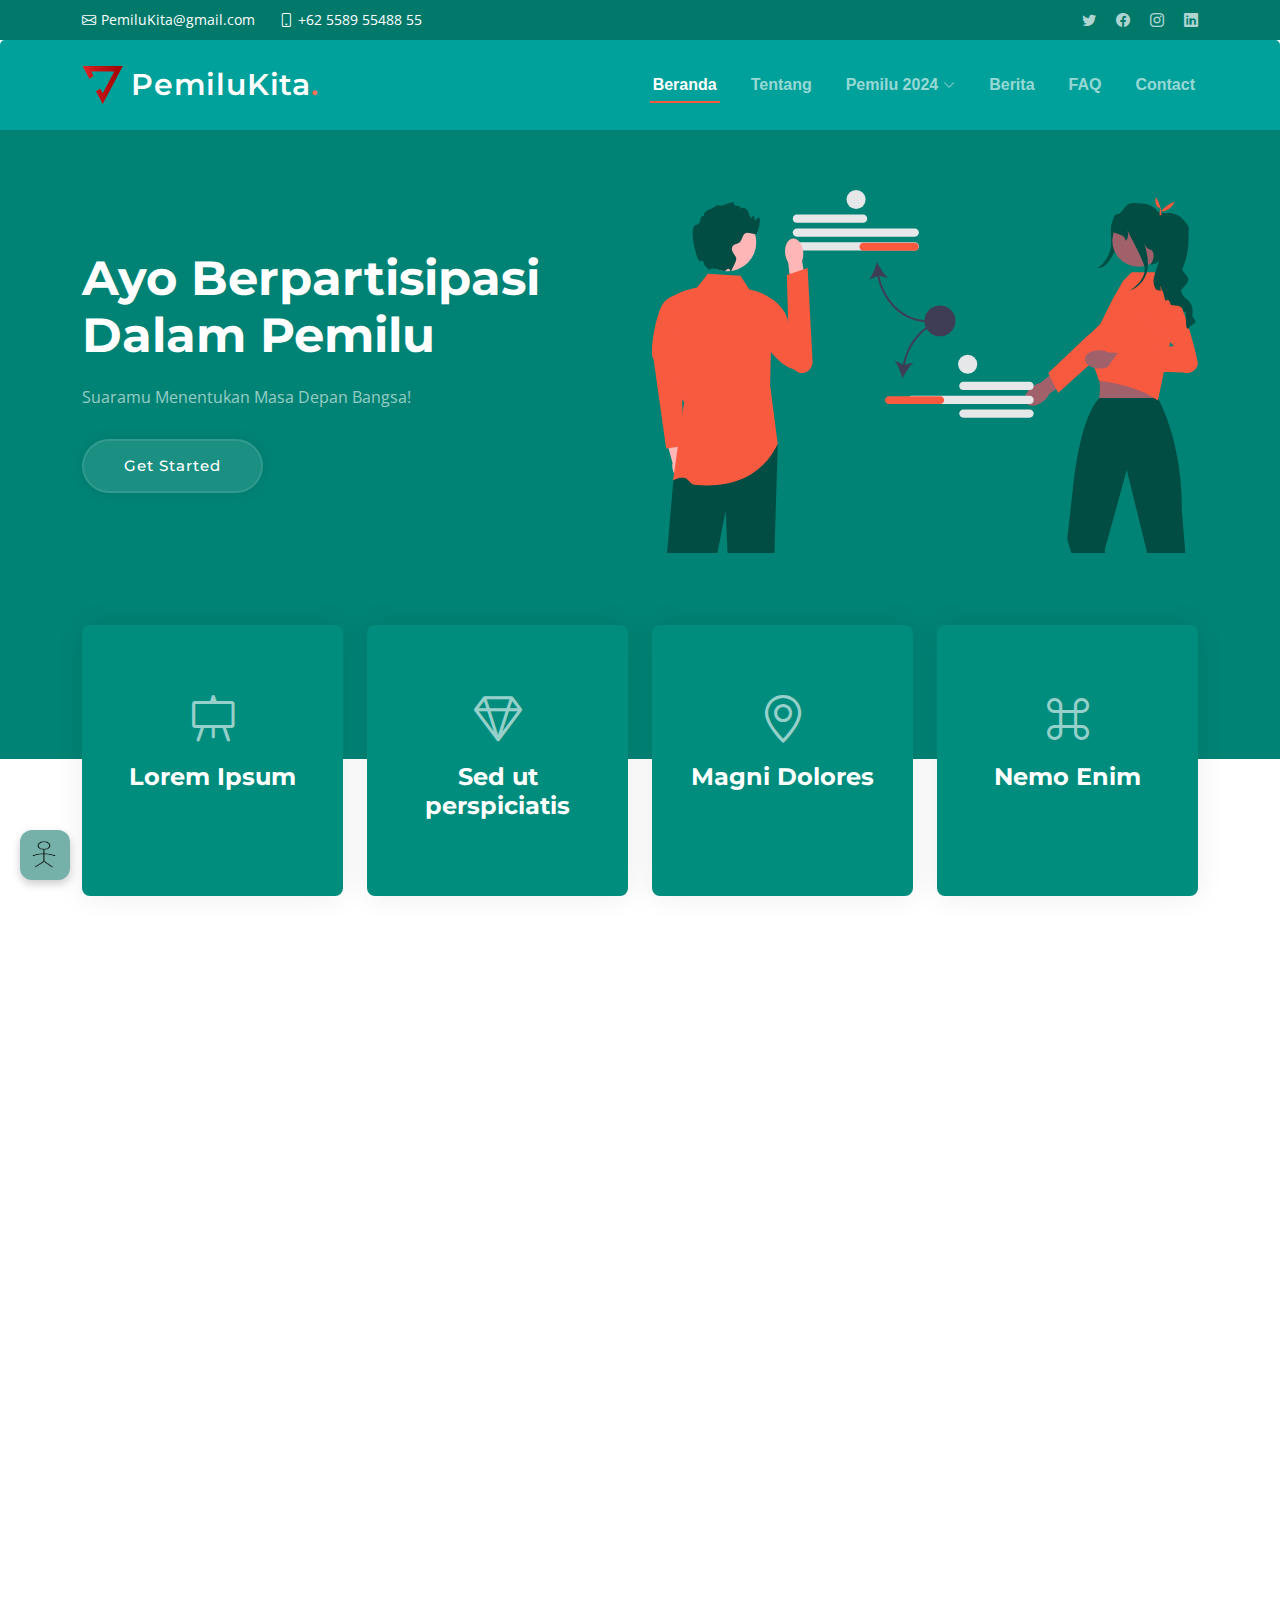
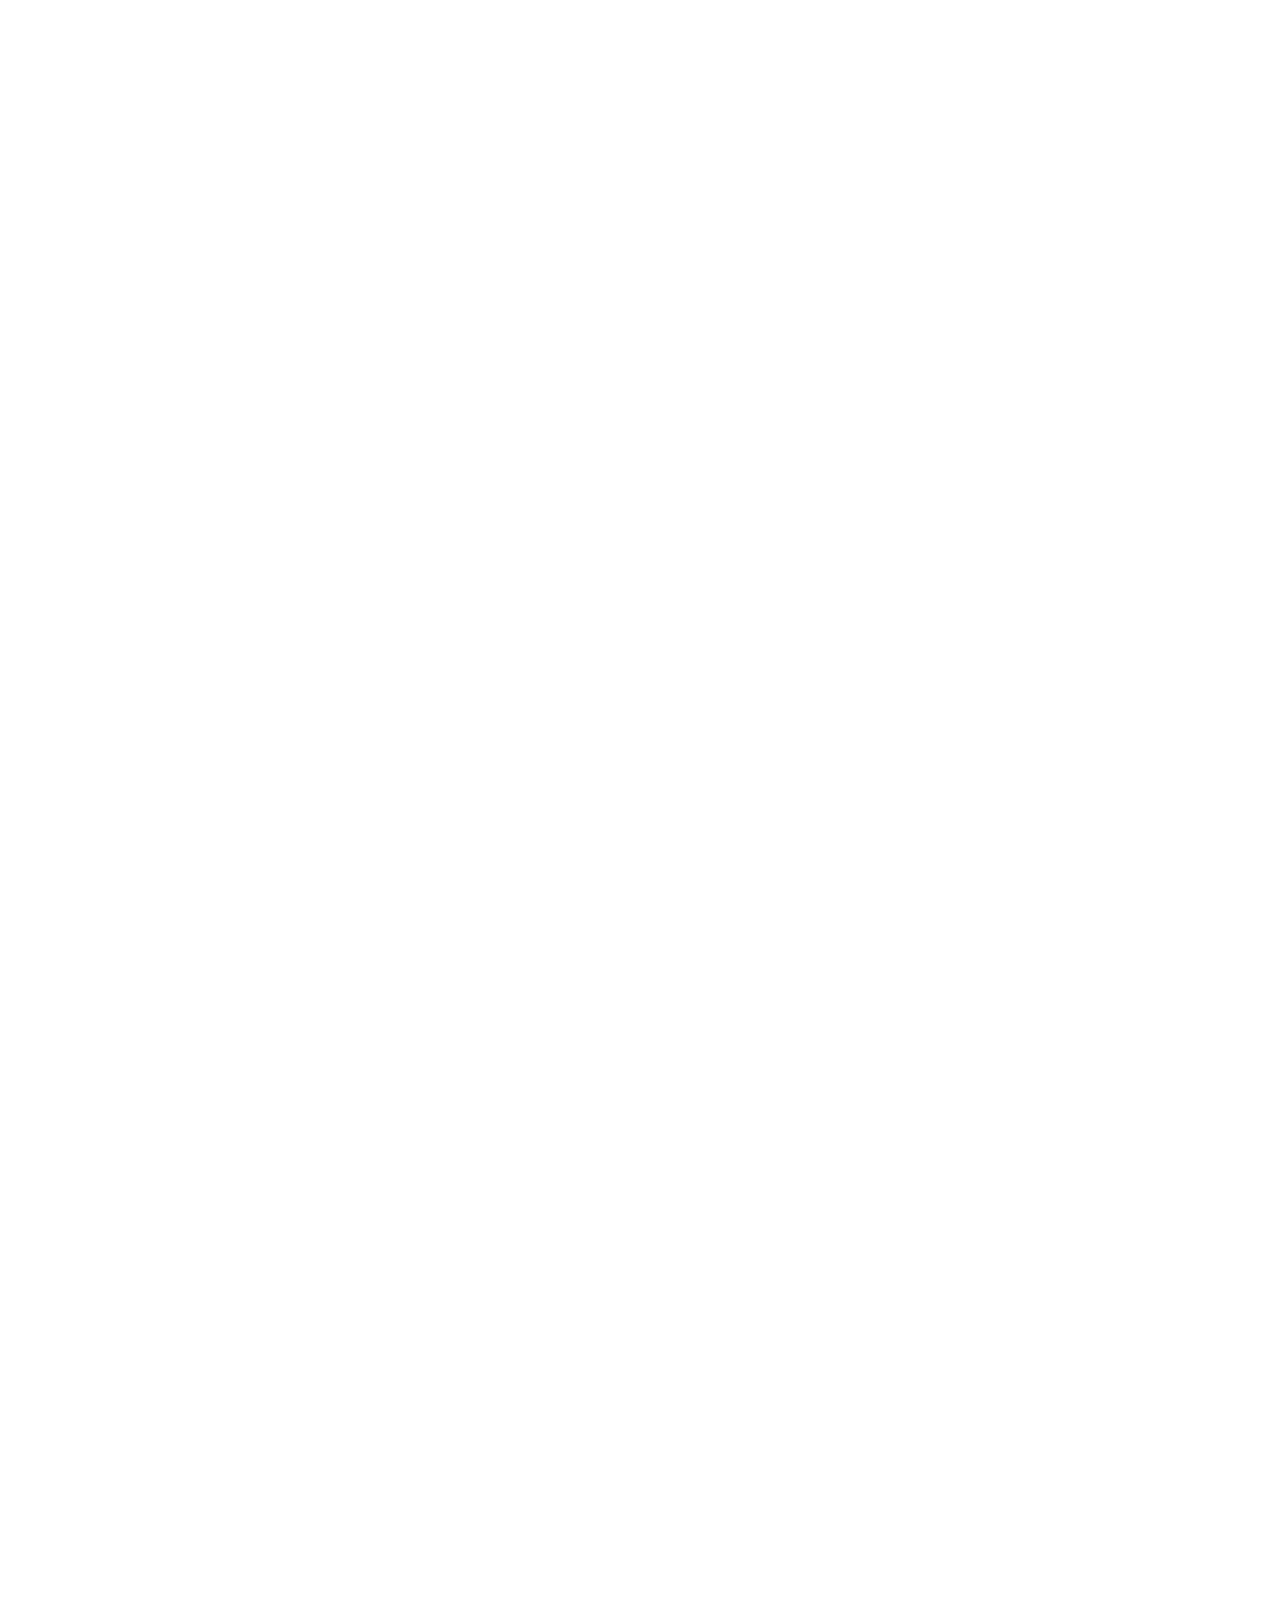
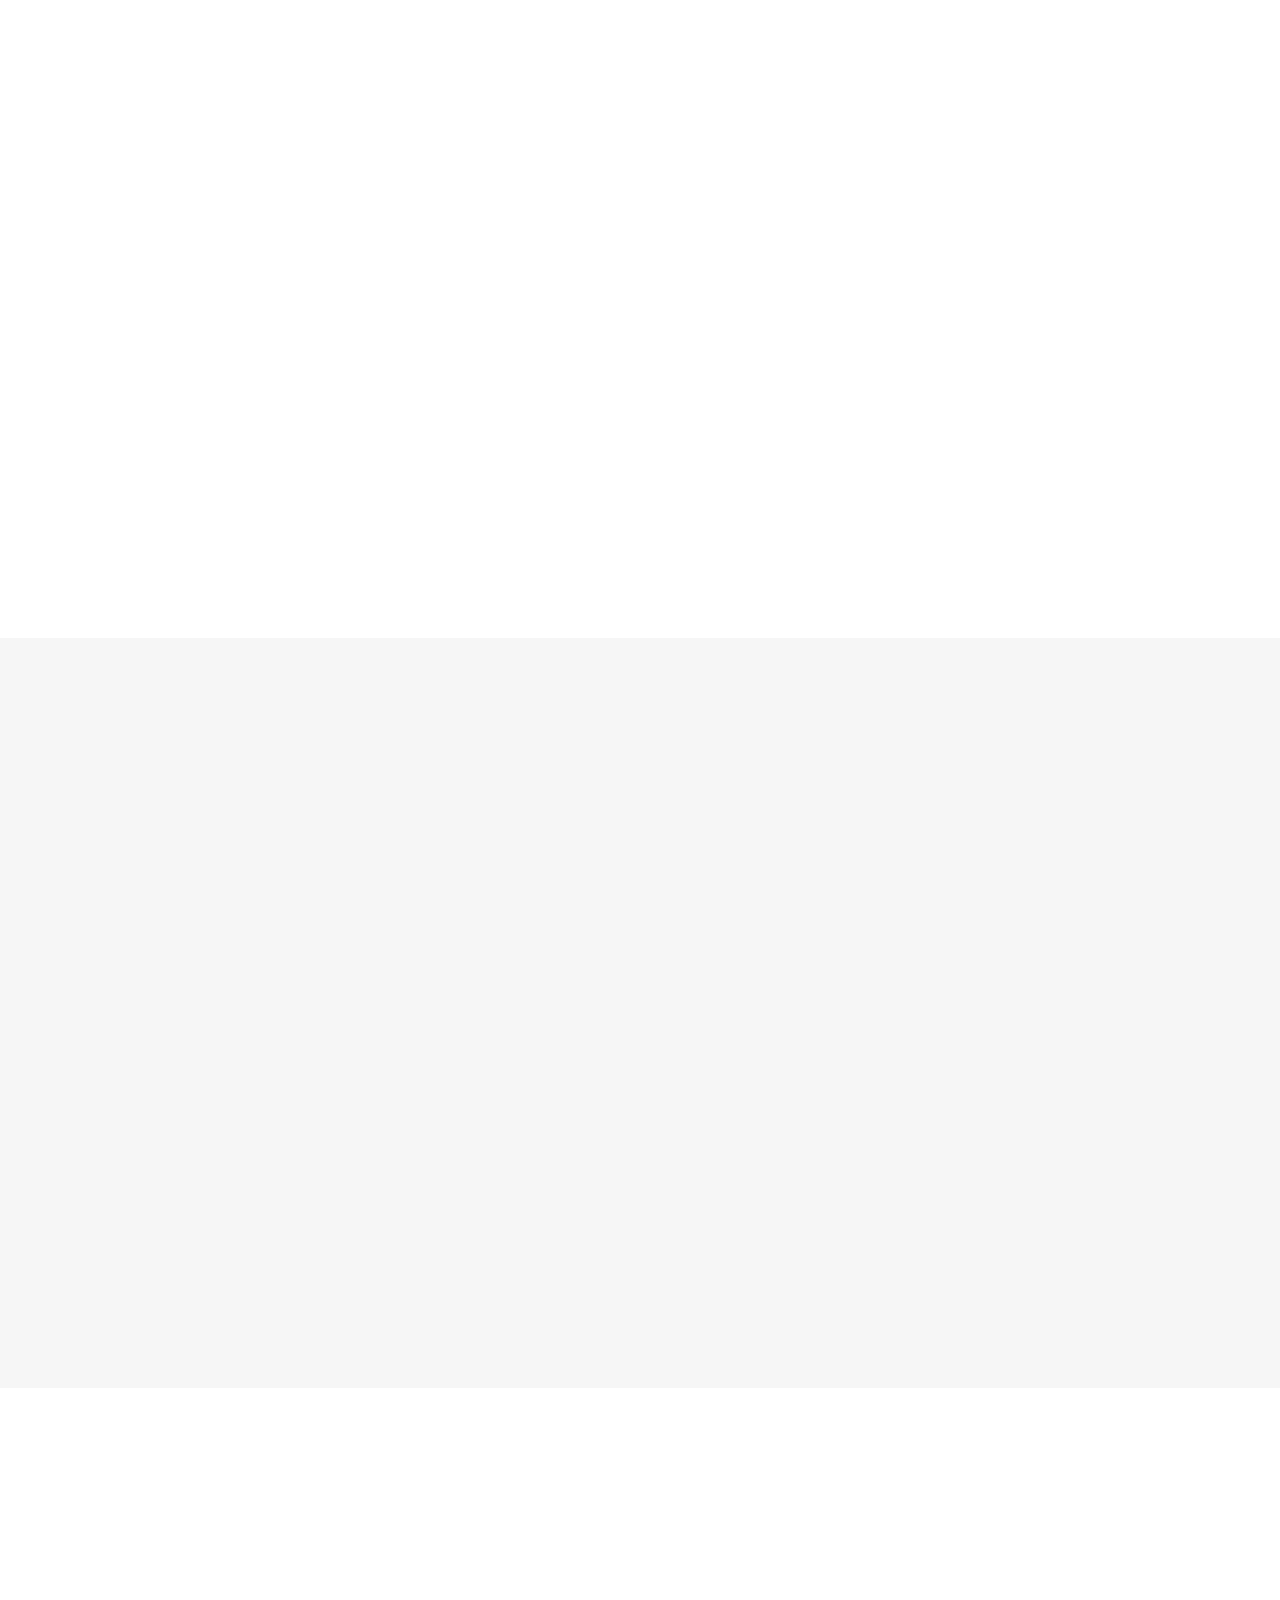
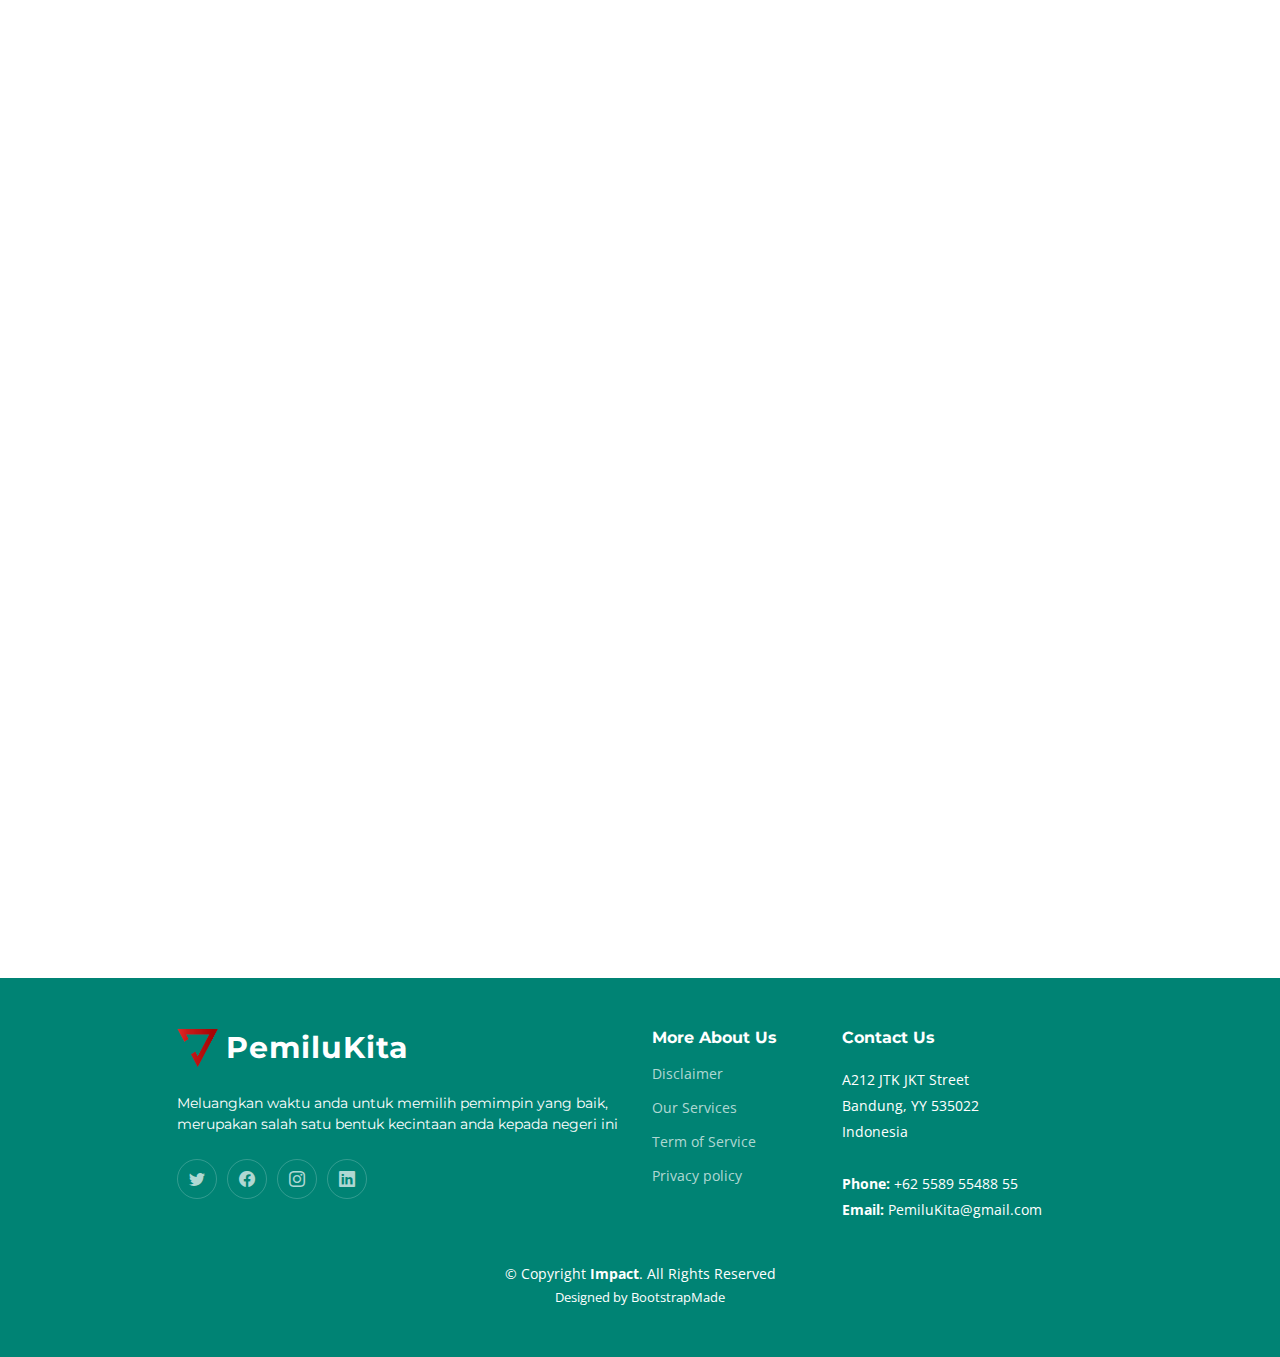
==== Impact/index.html @ 2a53554f "Merge branch 'main' into fmy" ====
<!DOCTYPE html>
<html lang="en">

<head>
  <meta charset="utf-8">
  <meta content="width=device-width, initial-scale=1.0" name="viewport">

  <title>PemiluKita2024</title>
  <meta content="" name="description">
  <meta content="" name="keywords">

  <!-- Icon Web -->
  <link href="assets/img/logo.png" rel="icon">
  <link href="assets/img/logo.png" rel="apple-touch-icon">

  <!-- Google Fonts -->
  <link rel="preconnect" href="https://fonts.googleapis.com">
  <link rel="preconnect" href="https://fonts.gstatic.com" crossorigin>
  <link href="https://fonts.googleapis.com/css2?family=Open+Sans:ital,wght@0,300;0,400;0,500;0,600;0,700;1,300;1,400;1,600;1,700&family=Montserrat:ital,wght@0,300;0,400;0,500;0,600;0,700;1,300;1,400;1,500;1,600;1,700&family=Raleway:ital,wght@0,300;0,400;0,500;0,600;0,700;1,300;1,400;1,500;1,600;1,700&display=swap" rel="stylesheet">

  <!-- Vendor CSS Files -->
  <link href="assets/vendor/bootstrap/css/bootstrap.min.css" rel="stylesheet">
  <link href="assets/vendor/bootstrap-icons/bootstrap-icons.css" rel="stylesheet">
  <link href="assets/vendor/aos/aos.css" rel="stylesheet">
  <link href="assets/vendor/glightbox/css/glightbox.min.css" rel="stylesheet">
  <link href="assets/vendor/swiper/swiper-bundle.min.css" rel="stylesheet">

  <!-- Template Main CSS File -->
  <link href="assets/css/main.css" rel="stylesheet">

  <!-- =======================================================
  * Template Name: Impact
  * Template URL: https://bootstrapmade.com/impact-bootstrap-business-website-template/
  * Updated: Apr 4 2024 with Bootstrap v5.3.3
  * Author: BootstrapMade.com
  * License: https://bootstrapmade.com/license/
  ======================================================== -->
</head>

<body>

  <!-- ======= Header ======= -->
  <section id="topbar" class="topbar d-flex align-items-center">
    <div class="container d-flex justify-content-center justify-content-md-between">
      <div class="contact-info d-flex align-items-center">
        <i class="bi bi-envelope d-flex align-items-center"><a href="PemiluKita@gmail.com">PemiluKita@gmail.com</a></i>
        <i class="bi bi-phone d-flex align-items-center ms-4"><span>+62 5589 55488 55</span></i>
      </div>
      <div class="social-links d-none d-md-flex align-items-center">
        <a href="#" class="twitter"><i class="bi bi-twitter"></i></a>
        <a href="#" class="facebook"><i class="bi bi-facebook"></i></a>
        <a href="#" class="instagram"><i class="bi bi-instagram"></i></a>
        <a href="#" class="linkedin"><i class="bi bi-linkedin"></i></i></a>
      </div>
    </div>
    
  </section><!-- End Top Bar -->

  <header id="header" class="header d-flex align-items-center">

    <div class="container-fluid container-xl d-flex align-items-center justify-content-between">
      <a href="index.html" class="logo d-flex align-items-center">
        <!-- Uncomment the line below if you also wish to use an image logo -->
        <img src="assets/img/logo.png" alt="Logo PemiluKita2024">
        <h1>PemiluKita<span>.</span></h1>
      </a>
      <nav id="navbar" class="navbar">
        <ul>
          <li><a href="#hero">Beranda</a></li>
          <li><a href="#about">Tentang</a></li>
          <li class="dropdown"><a href="#services"><span>Pemilu 2024</span> <i class="bi bi-chevron-down dropdown-indicator"></i></a>
            <ul>
              <li><a href="pemilu2024.html#biodata">Biodata Calon</a></li>
              <li><a href="pemilu2024.html#parpol">Partai Politik</a></li>
              <li><a href="#">Daftar Calon Anggota DPR</a></li>
              <li><a href="#">Hasil Pemilu 2024</a></li>
            </ul>
          </li>
          <li><a href="#recent-posts">Berita</a></li>
          <!-- <li><a href="blog.html">Blog</a></li> -->
          <li><a href="#faq">FAQ</a></li>
          <li><a href="#contact">Contact</a></li>
        </ul>
      </nav><!-- .navbar -->

      <i class="mobile-nav-toggle mobile-nav-show bi bi-list"></i>
      <i class="mobile-nav-toggle mobile-nav-hide d-none bi bi-x"></i>

    </div>
    <!-- Menu disabilitas -->
    <div class="fixed-icon" onclick="toggleDropdown()">
      <img src="assets/img/ikonDis.png" alt="Icon">
    </div>
    <div class="dropdown-menu">
      <div class="header">
        Menu Disabilitas
        <span class="close" onclick="toggleDropdown()">&times;</span>
      </div>
      <div class="content">
        <div class="section-title">Penyesuaian Konten</div>
        <div style="text-align: center;">Sesuaikan Ukuran Font</div>
        <div class="buttons">
          <div class="btn">- </div>
          <div class="btn">100%</div>
          <div class="btn">+ </div>
        </div>
        <div class="buttons">
          <div class="btn"><img src="assets/img/sorot_judul.png" alt="Sorot Judul"> Sorot Judul</div>
          <div class="btn"><img src="assets/img/sorot_tautan.png" alt="Sorot Tautan"> Sorot Tautan</div>
          <div class="btn"><img src="assets/img/font_disleksia.png" alt="Font Disleksia"> Font Disleksia</div>
        </div>
        <div class="buttons">
          <div class="btn"><img src="assets/img/jarak_huruf.png" alt="Jarak Huruf"> Jarak Huruf</div>
          <div class="btn"><img src="assets/img/tinggi_baris.png" alt="Tinggi Baris"> Tinggi Baris</div>
          <div class="btn"><img src="assets/img/ketebalan_font.png" alt="Ketebalan Font"> Ketebalan Font</div>
        </div>
        <div class="section-title">Penyesuaian Warna</div>
        <div class="buttons">
          <div class="btn"><img src="assets/img/kontras_gelap.png" alt="Kontras Gelap"> Kontras Gelap</div>
          <div class="btn"><img src="assets/img/kontras_terang.png" alt="Kontras Terang"> Kontras Terang</div>
          <div class="btn"><img src="assets/img/kontras_tinggi.png" alt="Kontras Tinggi"> Kontras Tinggi</div>
        </div>
        <div class="buttons">
          <div class="btn"><img src="assets/img/saturasi_tinggi.png" alt="Saturasi Tinggi"> Saturasi Tinggi</div>
          <div class="btn"><img src="assets/img/saturasi_rendah.png" alt="Saturasi Rendah"> Saturasi Rendah</div>
          <div class="btn"><img src="assets/img/monokrom.png" alt="Monokrom"> Monokrom</div>
        </div>
      </div>
    </div>
  </header><!-- End Header -->
  <!-- End Header -->

  <!-- ======= Hero Section ======= -->
  <section id="hero" class="hero">
    <div class="container position-relative">
      <div class="row gy-5" data-aos="fade-in">
        <div class="col-lg-6 order-2 order-lg-1 d-flex flex-column justify-content-center text-center text-lg-start">
          <h2>Ayo Berpartisipasi Dalam <span>Pemilu</span></h2>
          <p>Suaramu Menentukan Masa Depan Bangsa!</p>
          <div class="d-flex justify-content-center justify-content-lg-start">
            <a href="#about" class="btn-get-started">Get Started</a>
            <!-- <a href="https://www.youtube.com/watch?v=LXb3EKWsInQ" class="glightbox btn-watch-video d-flex align-items-center"><i class="bi bi-play-circle"></i><span>Watch Video</span></a> -->
          </div>
        </div>
        <div class="col-lg-6 order-1 order-lg-2">
          <img src="assets/img/hero-img.svg" class="img-fluid" alt="" data-aos="zoom-out" data-aos-delay="100">
        </div>
      </div>
    </div>

    <div class="icon-boxes position-relative">
      <div class="container position-relative">
        <div class="row gy-4 mt-5">

          <div class="col-xl-3 col-md-6" data-aos="fade-up" data-aos-delay="100">
            <div class="icon-box">
              <div class="icon"><i class="bi bi-easel"></i></div>
              <h4 class="title"><a href="" class="stretched-link">Lorem Ipsum</a></h4>
            </div>
          </div><!--End Icon Box -->

          <div class="col-xl-3 col-md-6" data-aos="fade-up" data-aos-delay="200">
            <div class="icon-box">
              <div class="icon"><i class="bi bi-gem"></i></div>
              <h4 class="title"><a href="" class="stretched-link">Sed ut perspiciatis</a></h4>
            </div>
          </div><!--End Icon Box -->

          <div class="col-xl-3 col-md-6" data-aos="fade-up" data-aos-delay="300">
            <div class="icon-box">
              <div class="icon"><i class="bi bi-geo-alt"></i></div>
              <h4 class="title"><a href="" class="stretched-link">Magni Dolores</a></h4>
            </div>
          </div><!--End Icon Box -->

          <div class="col-xl-3 col-md-6" data-aos="fade-up" data-aos-delay="500">
            <div class="icon-box">
              <div class="icon"><i class="bi bi-command"></i></div>
              <h4 class="title"><a href="" class="stretched-link">Nemo Enim</a></h4>
            </div>
          </div><!--End Icon Box -->

        </div>
      </div>
    </div>

    </div>
  </section>
  <!-- End Hero Section -->

  <main id="main">

    <!-- ======= About Us Section ======= -->
    <section id="about" class="about">
      <div class="container" data-aos="fade-up">

        <div class="section-header">
          <h2>About Us</h2>
          <p>Kami merupakan sebuah organisasi nirlaba yang bergerak dibidang politik dengan tujuan untuk memberikan informasi yang akurat mengenai pemilu sebagai acuan masyarakat untuk memilih calon pemimpin bangsa</p>
        </div>

        <div class="row gy-4">
          <div class="col-lg-6">
            <h3>Voluptatem dignissimos provident quasi corporis</h3>
            <img src="assets/img/about.jpg" class="img-fluid rounded-4 mb-4" alt="">
            <p>Ut fugiat ut sunt quia veniam. Voluptate perferendis perspiciatis quod nisi et. Placeat debitis quia recusandae odit et consequatur voluptatem. Dignissimos pariatur consectetur fugiat voluptas ea.</p>
            <p>Temporibus nihil enim deserunt sed ea. Provident sit expedita aut cupiditate nihil vitae quo officia vel. Blanditiis eligendi possimus et in cum. Quidem eos ut sint rem veniam qui. Ut ut repellendus nobis tempore doloribus debitis explicabo similique sit. Accusantium sed ut omnis beatae neque deleniti repellendus.</p>
          </div>
          <div class="col-lg-6">
            <div class="content ps-0 ps-lg-5">
              <p class="fst-italic">
                Lorem ipsum dolor sit amet, consectetur adipiscing elit, sed do eiusmod tempor incididunt ut labore et dolore
                magna aliqua.
              </p>
              <ul>
                <li><i class="bi bi-check-circle-fill"></i> Ullamco laboris nisi ut aliquip ex ea commodo consequat.</li>
                <li><i class="bi bi-check-circle-fill"></i> Duis aute irure dolor in reprehenderit in voluptate velit.</li>
                <li><i class="bi bi-check-circle-fill"></i> Ullamco laboris nisi ut aliquip ex ea commodo consequat. Duis aute irure dolor in reprehenderit in voluptate trideta storacalaperda mastiro dolore eu fugiat nulla pariatur.</li>
              </ul>
              <p>
                Ullamco laboris nisi ut aliquip ex ea commodo consequat. Duis aute irure dolor in reprehenderit in voluptate
                velit esse cillum dolore eu fugiat nulla pariatur. Excepteur sint occaecat cupidatat non proident
              </p>

              <div class="position-relative mt-4">
                <img src="assets/img/about-2.jpg" class="img-fluid rounded-4" alt="">
                <a href="https://www.youtube.com/watch?v=LXb3EKWsInQ" class="glightbox play-btn"></a>
              </div>
            </div>
          </div>
        </div>

      </div>
    </section><!-- End About Us Section -->

    <!-- ======= Clients Section ======= -->
    <section id="clients" class="clients">
      <div class="container" data-aos="zoom-out">

        <div class="clients-slider swiper">
          <div class="swiper-wrapper align-items-center">
            <div class="swiper-slide"><img src="assets/img/clients/client-1.png" class="img-fluid" alt=""></div>
            <div class="swiper-slide"><img src="assets/img/clients/client-2.png" class="img-fluid" alt=""></div>
            <div class="swiper-slide"><img src="assets/img/clients/client-3.png" class="img-fluid" alt=""></div>
            <div class="swiper-slide"><img src="assets/img/clients/client-4.png" class="img-fluid" alt=""></div>
            <div class="swiper-slide"><img src="assets/img/clients/client-5.png" class="img-fluid" alt=""></div>
            <div class="swiper-slide"><img src="assets/img/clients/client-6.png" class="img-fluid" alt=""></div>
            <div class="swiper-slide"><img src="assets/img/clients/client-7.png" class="img-fluid" alt=""></div>
            <div class="swiper-slide"><img src="assets/img/clients/client-8.png" class="img-fluid" alt=""></div>
          </div>
        </div>

      </div>
    </section><!-- End Clients Section -->

    <!-- ======= Stats Counter Section ======= -->
    <section id="stats-counter" class="stats-counter">
      <div class="container" data-aos="fade-up">

        <div class="row gy-4 align-items-center">

          <div class="col-lg-6">
            <img src="assets/img/stats-img.svg" alt="" class="img-fluid">
          </div>

          <div class="col-lg-6">

            <div class="stats-item d-flex align-items-center">
              <span data-purecounter-start="0" data-purecounter-end="232" data-purecounter-duration="1" class="purecounter"></span>
              <p><strong>Happy Clients</strong> consequuntur quae diredo para mesta</p>
            </div><!-- End Stats Item -->

            <div class="stats-item d-flex align-items-center">
              <span data-purecounter-start="0" data-purecounter-end="521" data-purecounter-duration="1" class="purecounter"></span>
              <p><strong>Projects</strong> adipisci atque cum quia aut</p>
            </div><!-- End Stats Item -->

            <div class="stats-item d-flex align-items-center">
              <span data-purecounter-start="0" data-purecounter-end="453" data-purecounter-duration="1" class="purecounter"></span>
              <p><strong>Hours Of Support</strong> aut commodi quaerat</p>
            </div><!-- End Stats Item -->

          </div>

        </div>

      </div>
    </section><!-- End Stats Counter Section -->

    <!-- ======= Call To Action Section ======= -->
    <section id="call-to-action" class="call-to-action">
      <div class="container text-center" data-aos="zoom-out">
        <a href="https://www.youtube.com/watch?v=LXb3EKWsInQ" class="glightbox play-btn"></a>
        <h3>Call To Action</h3>
        <p> Duis aute irure dolor in reprehenderit in voluptate velit esse cillum dolore eu fugiat nulla pariatur. Excepteur sint occaecat cupidatat non proident, sunt in culpa qui officia deserunt mollit anim id est laborum.</p>
        <a class="cta-btn" href="#">Call To Action</a>
      </div>
    </section><!-- End Call To Action Section -->

    <!-- ======= Our Team Section ======= -->
    <section id="team" class="team">
      <div class="container" data-aos="fade-up">

        <div class="section-header">
          <h2>Our Team</h2>
          <p>Berikut merupakan anggota dari tim development yang membangun web ini</p>
        </div>

        <div class="row gy-4 justify-content-center">

          <div class="col-xl-3 col-md-6 d-flex" data-aos="fade-up" data-aos-delay="100">
            <div class="member">
              <img src="assets/img/team/team-1.jpg" class="img-fluid" alt="">
              <h4>Farhan Muhammad Yasin</h4>
              <span>NIM: 221524020</span>
              <div class="social">
                <a href=""><i class="bi bi-twitter"></i></a>
                <a href=""><i class="bi bi-facebook"></i></a>
                <a href=""><i class="bi bi-instagram"></i></a>
                <a href=""><i class="bi bi-linkedin"></i></a>
              </div>
            </div>
          </div><!-- End Team Member -->

          <div class="col-xl-3 col-md-6 d-flex" data-aos="fade-up" data-aos-delay="200">
            <div class="member">
              <img src="assets/img/team/team-2.jpg" class="img-fluid" alt="">
              <h4>Muhammad Raihan Fasya Mian</h4>
              <span>NIM: 221524020</span>
              <div class="social">
                <a href=""><i class="bi bi-twitter"></i></a>
                <a href=""><i class="bi bi-facebook"></i></a>
                <a href="https://gabung-oke.net" target="_blank"><i class="bi bi-instagram"></i></a>
                <a href=""><i class="bi bi-linkedin"></i></a>
              </div>
            </div>
          </div><!-- End Team Member -->

          <div class="col-xl-3 col-md-6 d-flex" data-aos="fade-up" data-aos-delay="300">
            <div class="member">
              <img src="assets/img/team/team-3.jpg" class="img-fluid" alt="">
              <h4>Naila Saniyah Nur'aini
                
              </h4>
              <span>NIM: 221524024</span>
              <div class="social">
                <a href=""><i class="bi bi-twitter"></i></a>
                <a href=""><i class="bi bi-facebook"></i></a>
                <a href=""><i class="bi bi-instagram"></i></a>
                <a href=""><i class="bi bi-linkedin"></i></a>
              </div>
            </div>
          </div><!-- End Team Member -->
        </div>

      </div>
    </section><!-- End Our Team Section -->

    <!-- ======= Recent Blog Posts Section ======= -->
    <section id="recent-posts" class="recent-posts sections-bg">
      <div class="container" data-aos="fade-up">

        <div class="section-header">
          <h2>Recent Blog Posts</h2>
          <p>Consequatur libero assumenda est voluptatem est quidem illum et officia imilique qui vel architecto accusamus fugit aut qui distinctio</p>
        </div>

        <div class="row gy-4">

          <div class="col-xl-4 col-md-6">
            <article>

              <div class="post-img">
                <img src="assets/img/blog/blog-1.jpg" alt="" class="img-fluid">
              </div>

              <p class="post-category">Politics</p>

              <h2 class="title">
                <a href="blog-details.html">Dolorum optio tempore voluptas dignissimos</a>
              </h2>

              <div class="d-flex align-items-center">
                <img src="assets/img/blog/blog-author.jpg" alt="" class="img-fluid post-author-img flex-shrink-0">
                <div class="post-meta">
                  <p class="post-author">Maria Doe</p>
                  <p class="post-date">
                    <time datetime="2022-01-01">Jan 1, 2022</time>
                  </p>
                </div>
              </div>

            </article>
          </div><!-- End post list item -->

          <div class="col-xl-4 col-md-6">
            <article>

              <div class="post-img">
                <img src="assets/img/blog/blog-2.jpg" alt="" class="img-fluid">
              </div>

              <p class="post-category">Sports</p>

              <h2 class="title">
                <a href="blog-details.html">Nisi magni odit consequatur autem nulla dolorem</a>
              </h2>

              <div class="d-flex align-items-center">
                <img src="assets/img/blog/blog-author-2.jpg" alt="" class="img-fluid post-author-img flex-shrink-0">
                <div class="post-meta">
                  <p class="post-author">Allisa Mayer</p>
                  <p class="post-date">
                    <time datetime="2022-01-01">Jun 5, 2022</time>
                  </p>
                </div>
              </div>

            </article>
          </div><!-- End post list item -->

          <div class="col-xl-4 col-md-6">
            <article>

              <div class="post-img">
                <img src="assets/img/blog/blog-3.jpg" alt="" class="img-fluid">
              </div>

              <p class="post-category">Entertainment</p>

              <h2 class="title">
                <a href="blog-details.html">Possimus soluta ut id suscipit ea ut in quo quia et soluta</a>
              </h2>

              <div class="d-flex align-items-center">
                <img src="assets/img/blog/blog-author-3.jpg" alt="" class="img-fluid post-author-img flex-shrink-0">
                <div class="post-meta">
                  <p class="post-author">Mark Dower</p>
                  <p class="post-date">
                    <time datetime="2022-01-01">Jun 22, 2022</time>
                  </p>
                </div>
              </div>

            </article>
          </div><!-- End post list item -->

        </div><!-- End recent posts list -->

      </div>
    </section><!-- End Recent Blog Posts Section -->

    <!-- ======= Frequently Asked Questions Section ======= -->
    <section id="faq" class="faq">
      <div class="container" data-aos="fade-up">

        <div class="row gy-4">

          <div class="col-lg-4">
            <div class="content px-xl-5">
              <h3>Frequently Asked <strong>Questions</strong></h3>
              <p>
                Berikut merupakan beberapa pertanyaan yang biasa rekan-rekan tanyakan
              </p>
            </div>
          </div>

          <div class="col-lg-8">

            <div class="accordion accordion-flush" id="faqlist" data-aos="fade-up" data-aos-delay="100">

              <div class="accordion-item">
                <h3 class="accordion-header">
                  <button class="accordion-button collapsed" type="button" data-bs-toggle="collapse" data-bs-target="#faq-content-1">
                    <span class="num">1.</span>
                    Apa perbedaan dari web PemiluKita dengan KPU?
                  </button>
                </h3>
                <div id="faq-content-1" class="accordion-collapse collapse" data-bs-parent="#faqlist">
                  <div class="accordion-body">
                    Perbedaan yang terlihat jelas ada pada bagaimana PemiluKita menyajikan materi kepada masyarakat. PemiluKita memastikan setiap informasi yang diberikan dikaji terlebih dahulu dan dikemas sedemikian rupa sehingga masyarakat dapat dengan mudah memahami indormasi yang disediakan.
                  </div>
                </div>
              </div><!-- # Faq item-->

              <div class="accordion-item">
                <h3 class="accordion-header">
                  <button class="accordion-button collapsed" type="button" data-bs-toggle="collapse" data-bs-target="#faq-content-2">
                    <span class="num">2.</span>
                    Apakah PemiluKita netral?
                  </button>
                </h3>
                <div id="faq-content-2" class="accordion-collapse collapse" data-bs-parent="#faqlist">
                  <div class="accordion-body">
                    PemiluKita merupakan lembaga non-profit yang menjamin kenetralan kami dalam pemilu. Adapun sumber dana yang digunakan untuk pengembangan website ini semua berasal dari sumbangan teman-teman dan dana pribadi pengembang yang ingin berkontribusi kepada negara.
                  </div>
                </div>
              </div><!-- # Faq item-->

              <div class="accordion-item">
                <h3 class="accordion-header">
                  <button class="accordion-button collapsed" type="button" data-bs-toggle="collapse" data-bs-target="#faq-content-3">
                    <span class="num">3.</span>
                    Bagaimana PemiluKita mencari informasi mengenai pemilu?
                  </button>
                </h3>
                <div id="faq-content-3" class="accordion-collapse collapse" data-bs-parent="#faqlist">
                  <div class="accordion-body">
                    Kami mencari informasi yang beredar di internet dan melakukan pengecekan secara langsung kepada sumbernya agar memastikan kredibilitas dari informasi yang kami terima sebelum melakukan pengkajian.
                  </div>
                </div>
              </div><!-- # Faq item-->

              <div class="accordion-item">
                <h3 class="accordion-header">
                  <button class="accordion-button collapsed" type="button" data-bs-toggle="collapse" data-bs-target="#faq-content-4">
                    <span class="num">4.</span>
                    Apakah informasi yang disediakan PemiluKita dapat dipercaya?
                  </button>
                </h3>
                <div id="faq-content-4" class="accordion-collapse collapse" data-bs-parent="#faqlist">
                  <div class="accordion-body">
                    Kami dapat meyakinkan anda bahwa informasi yang kami sediakan dapat dipercaya. Sebelum melakukan publikasi informasi, pasti akan dilakukan pengolahan informasi yang ketat dan tentu dilakukan oleh mereka yang kompeten dibidangnya. Jadi anda tidak perlu khawatir, untuk lebih lanjutnya anda dapat melihat secara jelas pada Disclaimer.
                  </div>
                </div>
              </div><!-- # Faq item-->

            </div>

          </div>
        </div>

      </div>
    </section><!-- End Frequently Asked Questions Section -->

    <!-- ======= Contact Section ======= -->
    <section id="contact" class="contact">
      <div class="container" data-aos="fade-up">

        <div class="section-header">
          <h2>Contact</h2>
          <p>Setiap pendapat yang anda utarakan untuk kemajuan web ini akan sangat kami apresiasi. Jika ada kritik dan saran maka jangan sungkan untuk memberikannya kepada kami</p>
        </div>

        <div class="row gx-lg-0 gy-4 justify-content-center">
          <div class="col-lg-8">
            <form action="forms/contact.php" method="post" role="form" class="php-email-form">
              <div class="row">
                <div class="col-md-6 form-group">
                  <input type="text" name="name" class="form-control" id="name" placeholder="Your Name" required>
                </div>
                <div class="col-md-6 form-group mt-3 mt-md-0">
                  <input type="email" class="form-control" name="email" id="email" placeholder="Your Email" required>
                </div>
              </div>
              <div class="form-group mt-3">
                <input type="text" class="form-control" name="subject" id="subject" placeholder="Subject" required>
              </div>
              <div class="form-group mt-3">
                <textarea class="form-control" name="message" rows="7" placeholder="Message" required></textarea>
              </div>
              <div class="my-3">
                <div class="loading">Loading</div>
                <div class="error-message"></div>
                <div class="sent-message">Your message has been sent. Thank you!</div>
              </div>
              <div class="text-center"><button type="submit">Send Message</button></div>
            </form>
          </div><!-- End Contact Form -->

        </div>

      </div>
    </section><!-- End Contact Section -->

  </main><!-- End #main -->

  <!-- ======= Footer ======= -->
  <footer id="footer" class="footer">

    <div class="container">
      <div class="row gy-4 justify-content-center">
        <div class="col-lg-5 col-md-12 footer-info">
          <a href="index.html" class="logo d-flex align-items-center">
            <img src="assets/img/logo.png" alt="Logo PemiluKita2024">
            <span>PemiluKita</span>
          </a>
          <p>Meluangkan waktu anda untuk memilih pemimpin yang baik, merupakan salah satu bentuk kecintaan anda kepada negeri ini</p>
          <div class="social-links d-flex mt-4">
            <a href="#" class="twitter"><i class="bi bi-twitter"></i></a>
            <a href="#" class="facebook"><i class="bi bi-facebook"></i></a>
            <a href="#" class="instagram"><i class="bi bi-instagram"></i></a>
            <a href="#" class="linkedin"><i class="bi bi-linkedin"></i></a>
          </div>
        </div>

        <div class="col-lg-2 col-6 footer-links ">
          <h4>More About Us</h4>
          <ul>
            <li><a href="#">Disclaimer</a></li>
            <li><a href="#">Our Services</a></li>
            <li><a href="#">Term of Service</a></li>
            <li><a href="#">Privacy policy</a></li>
          </ul>
        </div>

        <div class="col-lg-3 col-md-12 footer-contact text-center text-md-start">
          <h4>Contact Us</h4>
          <p>
            A212 JTK JKT Street <br>
            Bandung, YY 535022<br>
            Indonesia <br><br>
            <strong>Phone:</strong> +62 5589 55488 55<br>
            <strong>Email:</strong> PemiluKita@gmail.com<br>
          </p>

        </div>

      </div>
    </div>

    <div class="container mt-4">
      <div class="copyright">
        &copy; Copyright <strong><span>Impact</span></strong>. All Rights Reserved
      </div>
      <div class="credits">
        <!-- All the links in the footer should remain intact. -->
        <!-- You can delete the links only if you purchased the pro version. -->
        <!-- Licensing information: https://bootstrapmade.com/license/ -->
        <!-- Purchase the pro version with working PHP/AJAX contact form: https://bootstrapmade.com/impact-bootstrap-business-website-template/ -->
        Designed by <a href="https://bootstrapmade.com/">BootstrapMade</a>
      </div>
    </div>

  </footer><!-- End Footer -->
  <!-- End Footer -->

  <a href="#" class="scroll-top d-flex align-items-center justify-content-center"><i class="bi bi-arrow-up-short"></i></a>

  <div id="preloader"></div>

  <!-- Vendor JS Files -->
  <script>
    function toggleDropdown() {
      const dropdown = document.querySelector('.dropdown-menu');
      dropdown.style.display = dropdown.style.display === 'block' ? 'none' : 'block';
    }

  // Close the dropdown if clicked outside
  window.onclick = function(event) {
    if (!event.target.matches('.fixed-icon, .fixed-icon *')) {
      const dropdown = document.querySelector('.dropdown-menu');
      if (dropdown.style.display === 'block') {
        dropdown.style.display = 'none';
      }
    }
  }
  </script>
  

  <script src="assets/vendor/bootstrap/js/bootstrap.bundle.min.js"></script>
  <script src="assets/vendor/aos/aos.js"></script>
  <script src="assets/vendor/glightbox/js/glightbox.min.js"></script>
  <script src="assets/vendor/purecounter/purecounter_vanilla.js"></script>
  <script src="assets/vendor/swiper/swiper-bundle.min.js"></script>
  <script src="assets/vendor/isotope-layout/isotope.pkgd.min.js"></script>
  <script src="assets/vendor/php-email-form/validate.js"></script>

  <!-- Template Main JS File -->
  <script src="assets/js/main.js"></script>

</body>

</html>
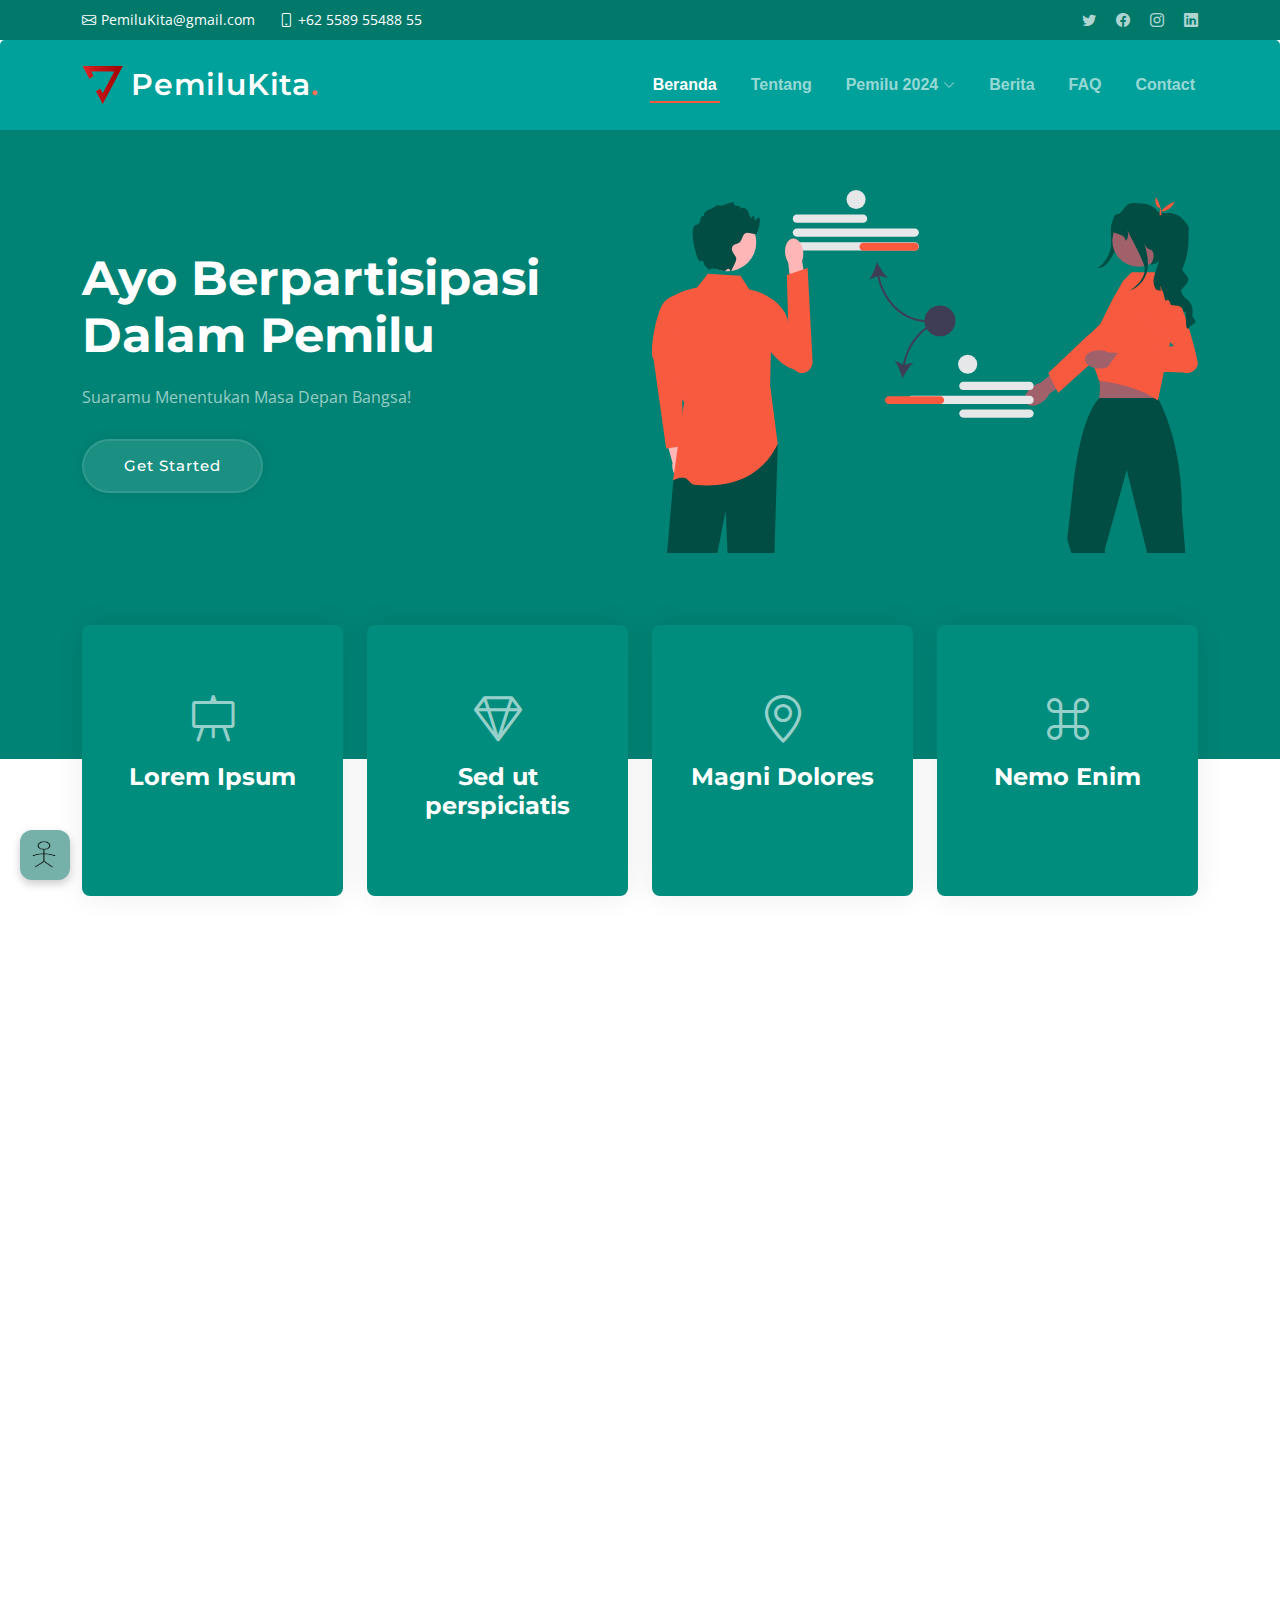
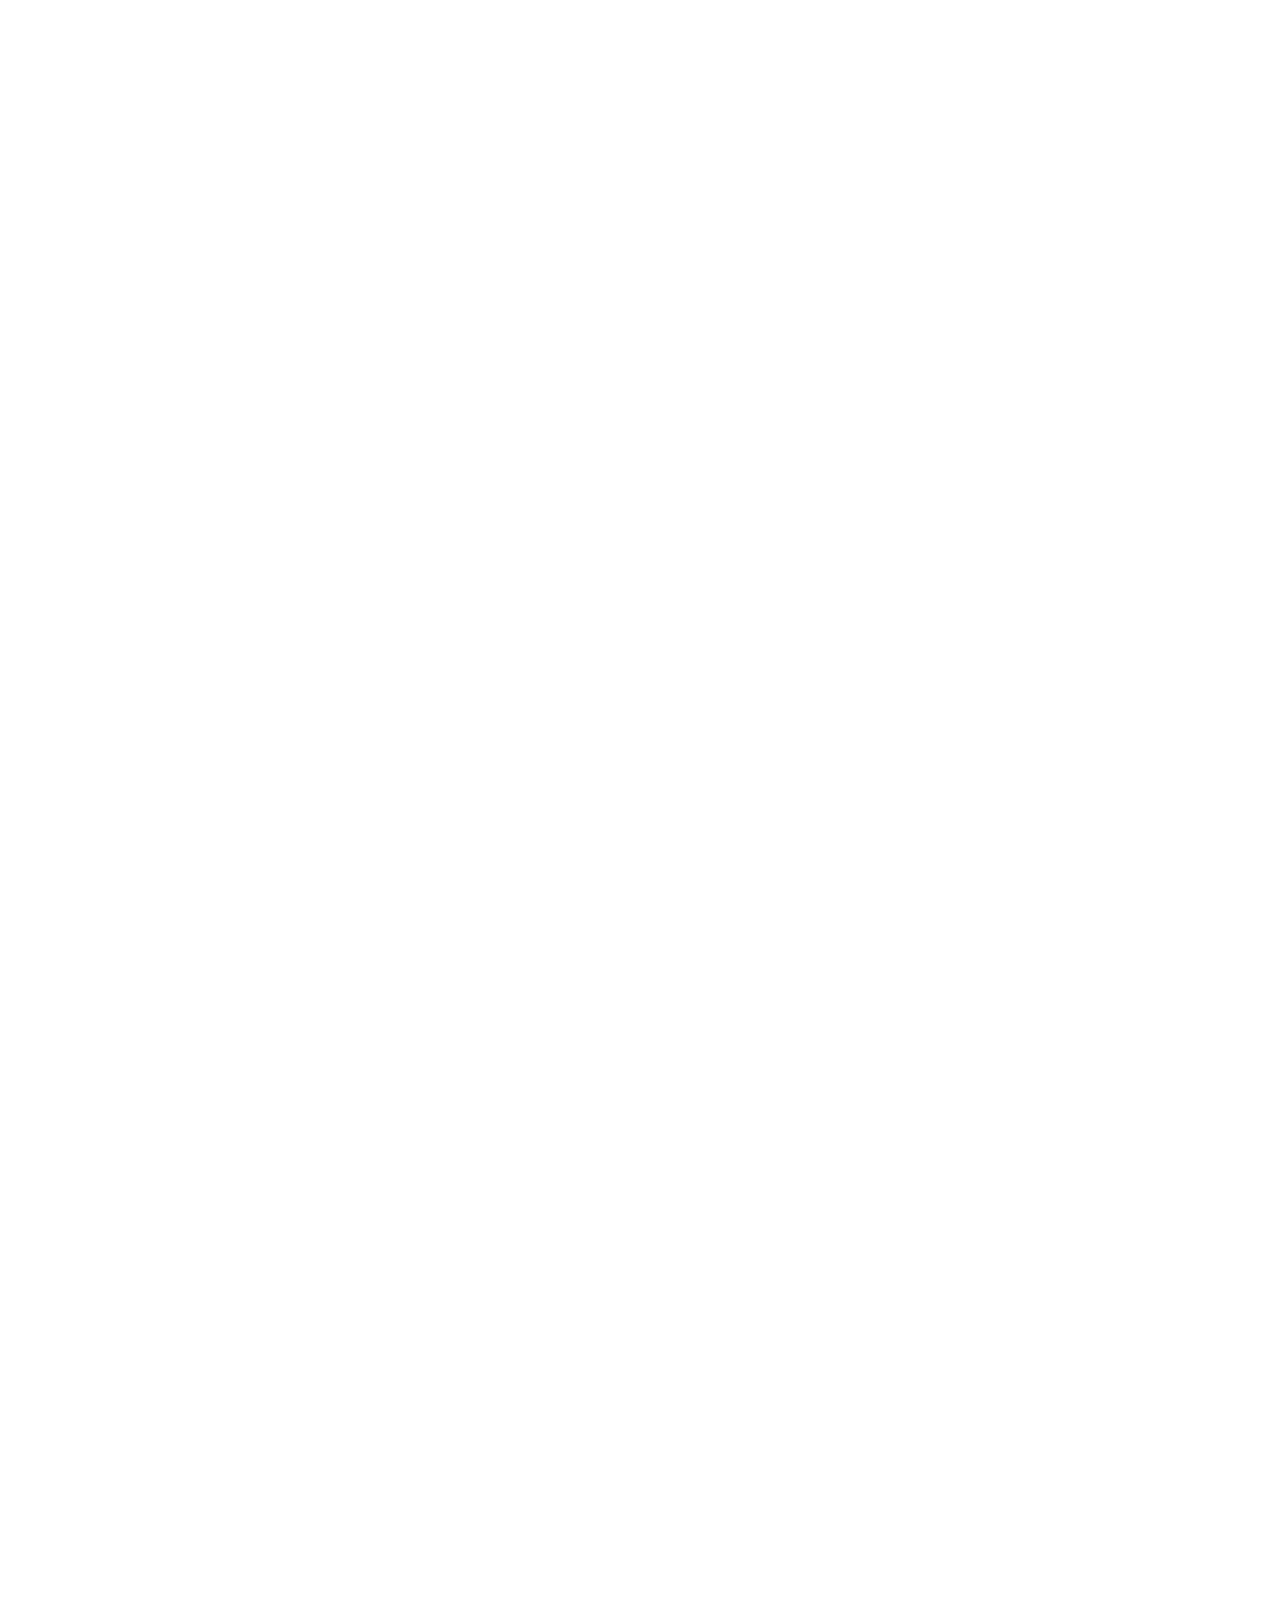
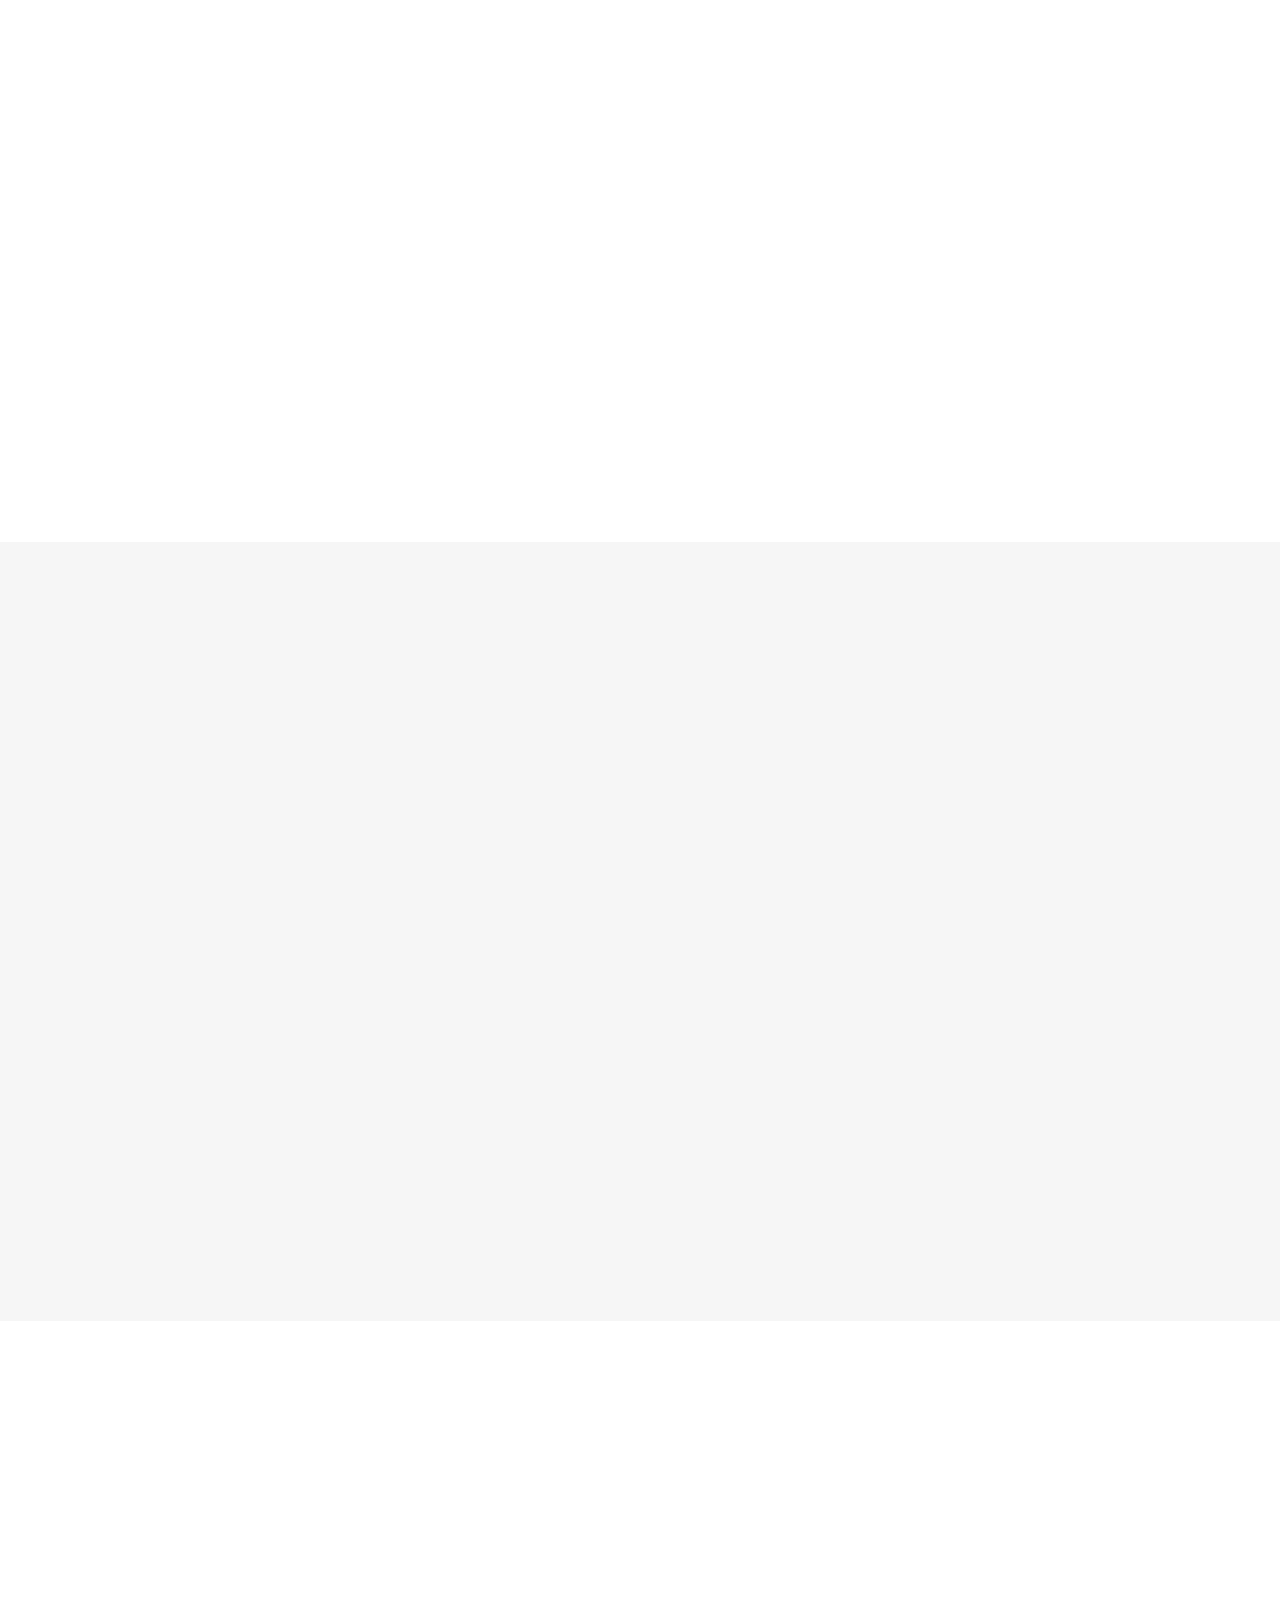
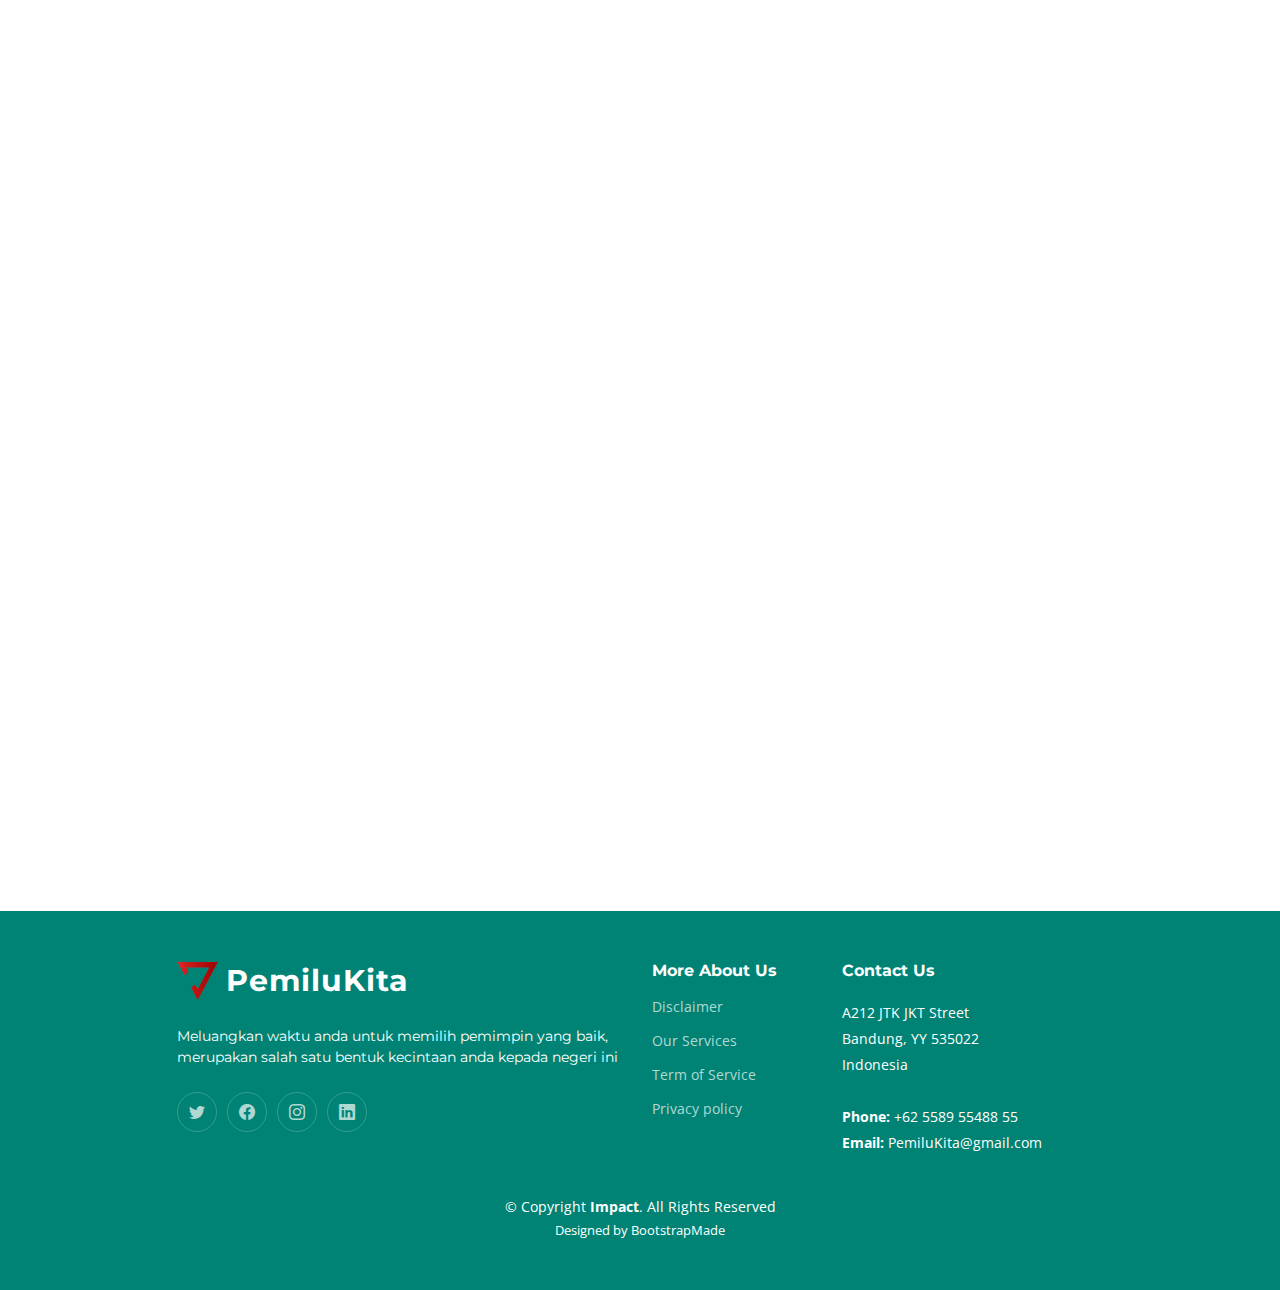
==== commit f8f66283: "upgrade2" ====
--- a/Impact/index.html
+++ b/Impact/index.html
@@ -70,8 +70,8 @@
           <li><a href="#about">Tentang</a></li>
           <li class="dropdown"><a href="#services"><span>Pemilu 2024</span> <i class="bi bi-chevron-down dropdown-indicator"></i></a>
             <ul>
-              <li><a href="pemilu2024.html#biodata">Biodata Calon</a></li>
-              <li><a href="pemilu2024.html#parpol">Partai Politik</a></li>
+              <li><a href="pemilu2024.html">Biodata Calon</a></li>
+              <li><a href="#">Partai Politik</a></li>
               <li><a href="#">Daftar Calon Anggota DPR</a></li>
               <li><a href="#">Hasil Pemilu 2024</a></li>
             </ul>
@@ -290,10 +290,9 @@
     <!-- ======= Call To Action Section ======= -->
     <section id="call-to-action" class="call-to-action">
       <div class="container text-center" data-aos="zoom-out">
-        <a href="https://www.youtube.com/watch?v=LXb3EKWsInQ" class="glightbox play-btn"></a>
-        <h3>Call To Action</h3>
-        <p> Duis aute irure dolor in reprehenderit in voluptate velit esse cillum dolore eu fugiat nulla pariatur. Excepteur sint occaecat cupidatat non proident, sunt in culpa qui officia deserunt mollit anim id est laborum.</p>
-        <a class="cta-btn" href="#">Call To Action</a>
+        <h3>Jika Golput?</h3>
+        <p> Menjelaskan Kenapa Kita tidak Boleh Golput</p>
+        <a href="./assets/vid/jikagolput.mp4" class="glightbox play-btn"></a>
       </div>
     </section><!-- End Call To Action Section -->
 
@@ -361,8 +360,7 @@
       <div class="container" data-aos="fade-up">
 
         <div class="section-header">
-          <h2>Recent Blog Posts</h2>
-          <p>Consequatur libero assumenda est voluptatem est quidem illum et officia imilique qui vel architecto accusamus fugit aut qui distinctio</p>
+          <h2>Berita Terkini</h2>
         </div>
 
         <div class="row gy-4">
@@ -374,18 +372,18 @@
                 <img src="assets/img/blog/blog-1.jpg" alt="" class="img-fluid">
               </div>
 
-              <p class="post-category">Politics</p>
+              <p class="post-category">Calon Presiden 02</p>
 
               <h2 class="title">
-                <a href="blog-details.html">Dolorum optio tempore voluptas dignissimos</a>
+                <a href="blog-details.html">Mengadakan Tournament MLBB Untuk Mengakomodasi Minat Pemuda Indonesia di Bandung</a>
               </h2>
 
               <div class="d-flex align-items-center">
                 <img src="assets/img/blog/blog-author.jpg" alt="" class="img-fluid post-author-img flex-shrink-0">
                 <div class="post-meta">
-                  <p class="post-author">Maria Doe</p>
+                  <p class="post-author">Penulis 1</p>
                   <p class="post-date">
-                    <time datetime="2022-01-01">Jan 1, 2022</time>
+                    <time datetime="2022-01-01">Jan 1, 2024</time>
                   </p>
                 </div>
               </div>
@@ -400,18 +398,18 @@
                 <img src="assets/img/blog/blog-2.jpg" alt="" class="img-fluid">
               </div>
 
-              <p class="post-category">Sports</p>
+              <p class="post-category">Partai Politik</p>
 
               <h2 class="title">
-                <a href="blog-details.html">Nisi magni odit consequatur autem nulla dolorem</a>
+                <a href="blog-details.html">Beberapa Pihak Partai Politik Menolak Hasil dari Pemilu 2024</a>
               </h2>
 
               <div class="d-flex align-items-center">
                 <img src="assets/img/blog/blog-author-2.jpg" alt="" class="img-fluid post-author-img flex-shrink-0">
                 <div class="post-meta">
-                  <p class="post-author">Allisa Mayer</p>
+                  <p class="post-author">Penulis 2</p>
                   <p class="post-date">
-                    <time datetime="2022-01-01">Jun 5, 2022</time>
+                    <time datetime="2022-01-01">Jun 5, 2024</time>
                   </p>
                 </div>
               </div>
@@ -426,18 +424,18 @@
                 <img src="assets/img/blog/blog-3.jpg" alt="" class="img-fluid">
               </div>
 
-              <p class="post-category">Entertainment</p>
+              <p class="post-category">Calon Presinden 01</p>
 
               <h2 class="title">
-                <a href="blog-details.html">Possimus soluta ut id suscipit ea ut in quo quia et soluta</a>
+                <a href="blog-details.html">Desak Anies, Langkah yang Diambil untuk Mengakomodasi Kebutuhan Masyarakat Secara Langsung</a>
               </h2>
 
-              <div class="d-flex align-items-center">
+              <div class="d-flex align-items-center-bottom">
                 <img src="assets/img/blog/blog-author-3.jpg" alt="" class="img-fluid post-author-img flex-shrink-0">
                 <div class="post-meta">
-                  <p class="post-author">Mark Dower</p>
+                  <p class="post-author">Penulis 3</p>
                   <p class="post-date">
-                    <time datetime="2022-01-01">Jun 22, 2022</time>
+                    <time datetime="2022-01-01">Jun 22, 2024</time>
                   </p>
                 </div>
               </div>
--- a/Impact/assets/css/main.css
+++ b/Impact/assets/css/main.css
@@ -811,7 +811,7 @@
 # Call To Action Section
 --------------------------------------------------------------*/
 .call-to-action .container {
-  background: linear-gradient(rgba(0, 0, 0, 0.5), rgba(0, 0, 0, 0.5)), url("../img/cta-bg.jpg") center center;
+  background: linear-gradient(rgba(0, 0, 0, 0.5), rgba(0, 0, 0, 0.5)), url("../img/new_img/GolputBg.svg") center center;
   background-size: cover;
   padding: 100px 60px;
   border-radius: 15px;
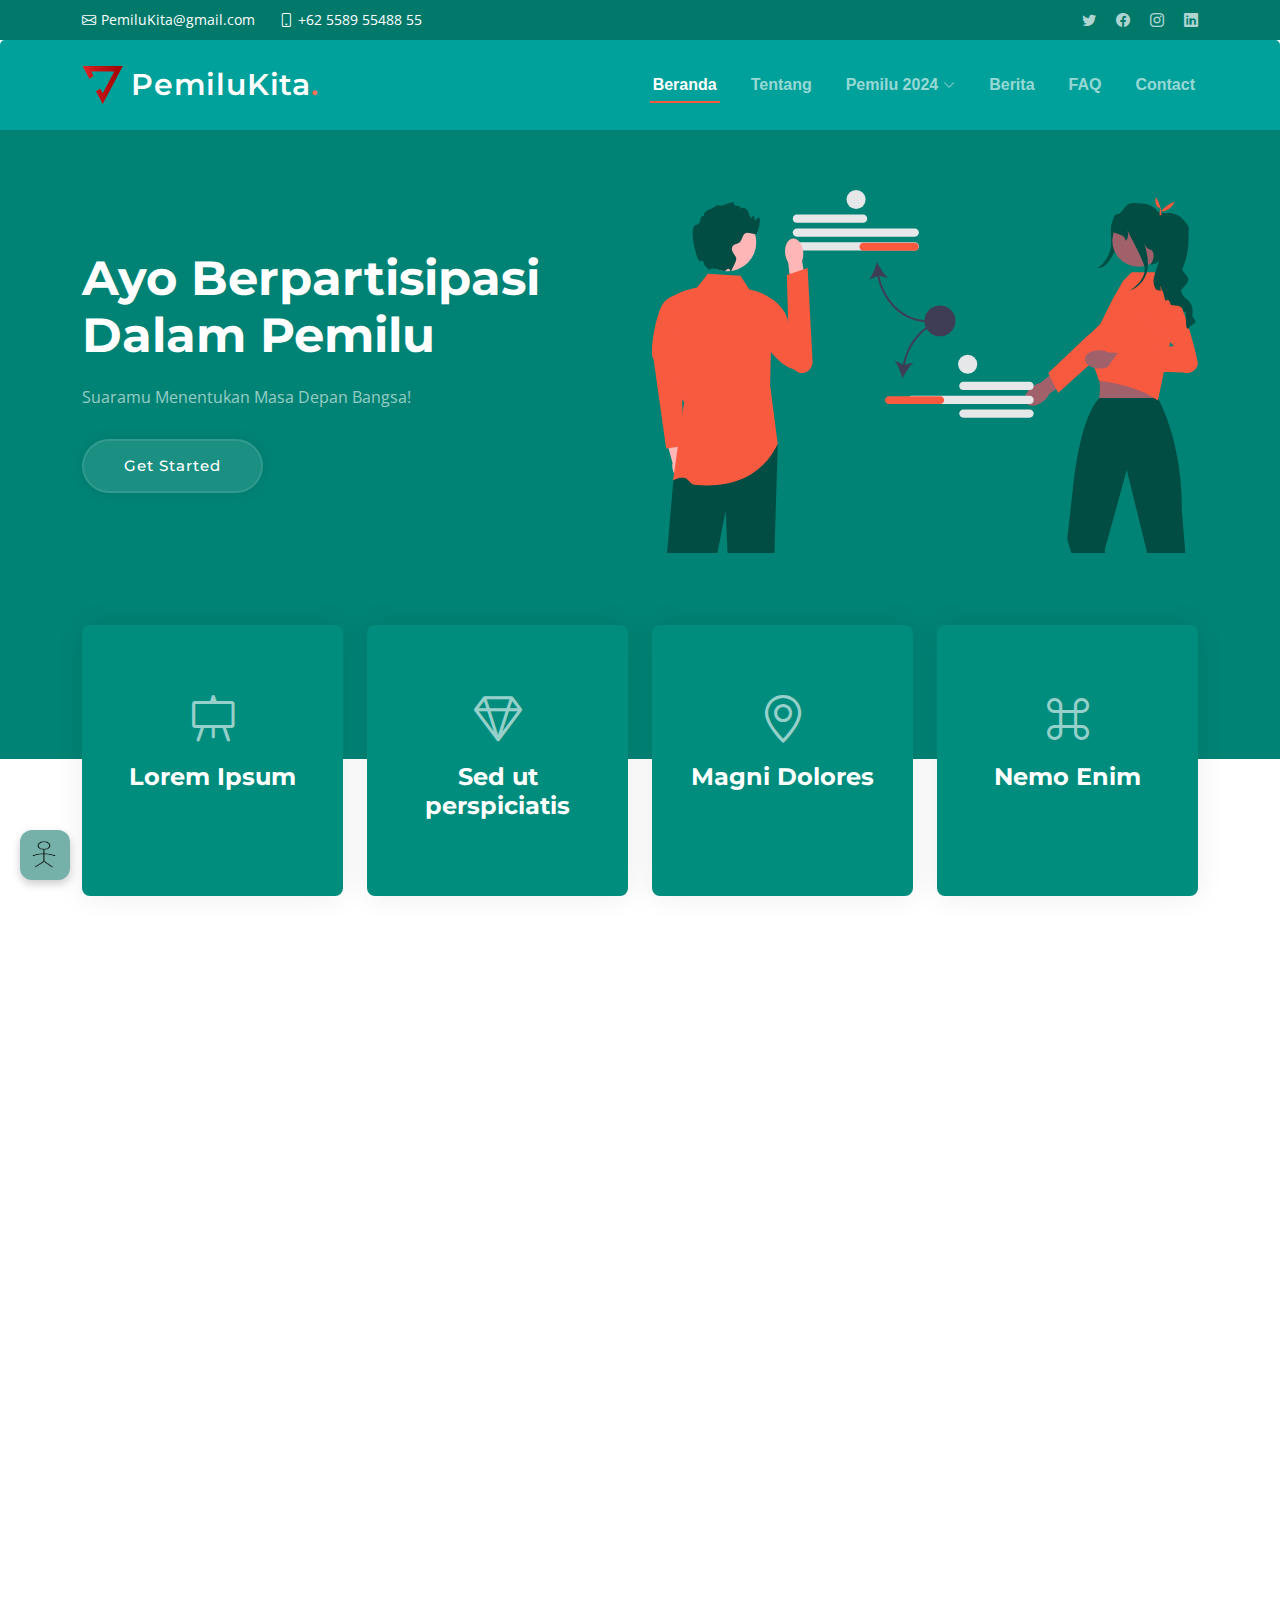
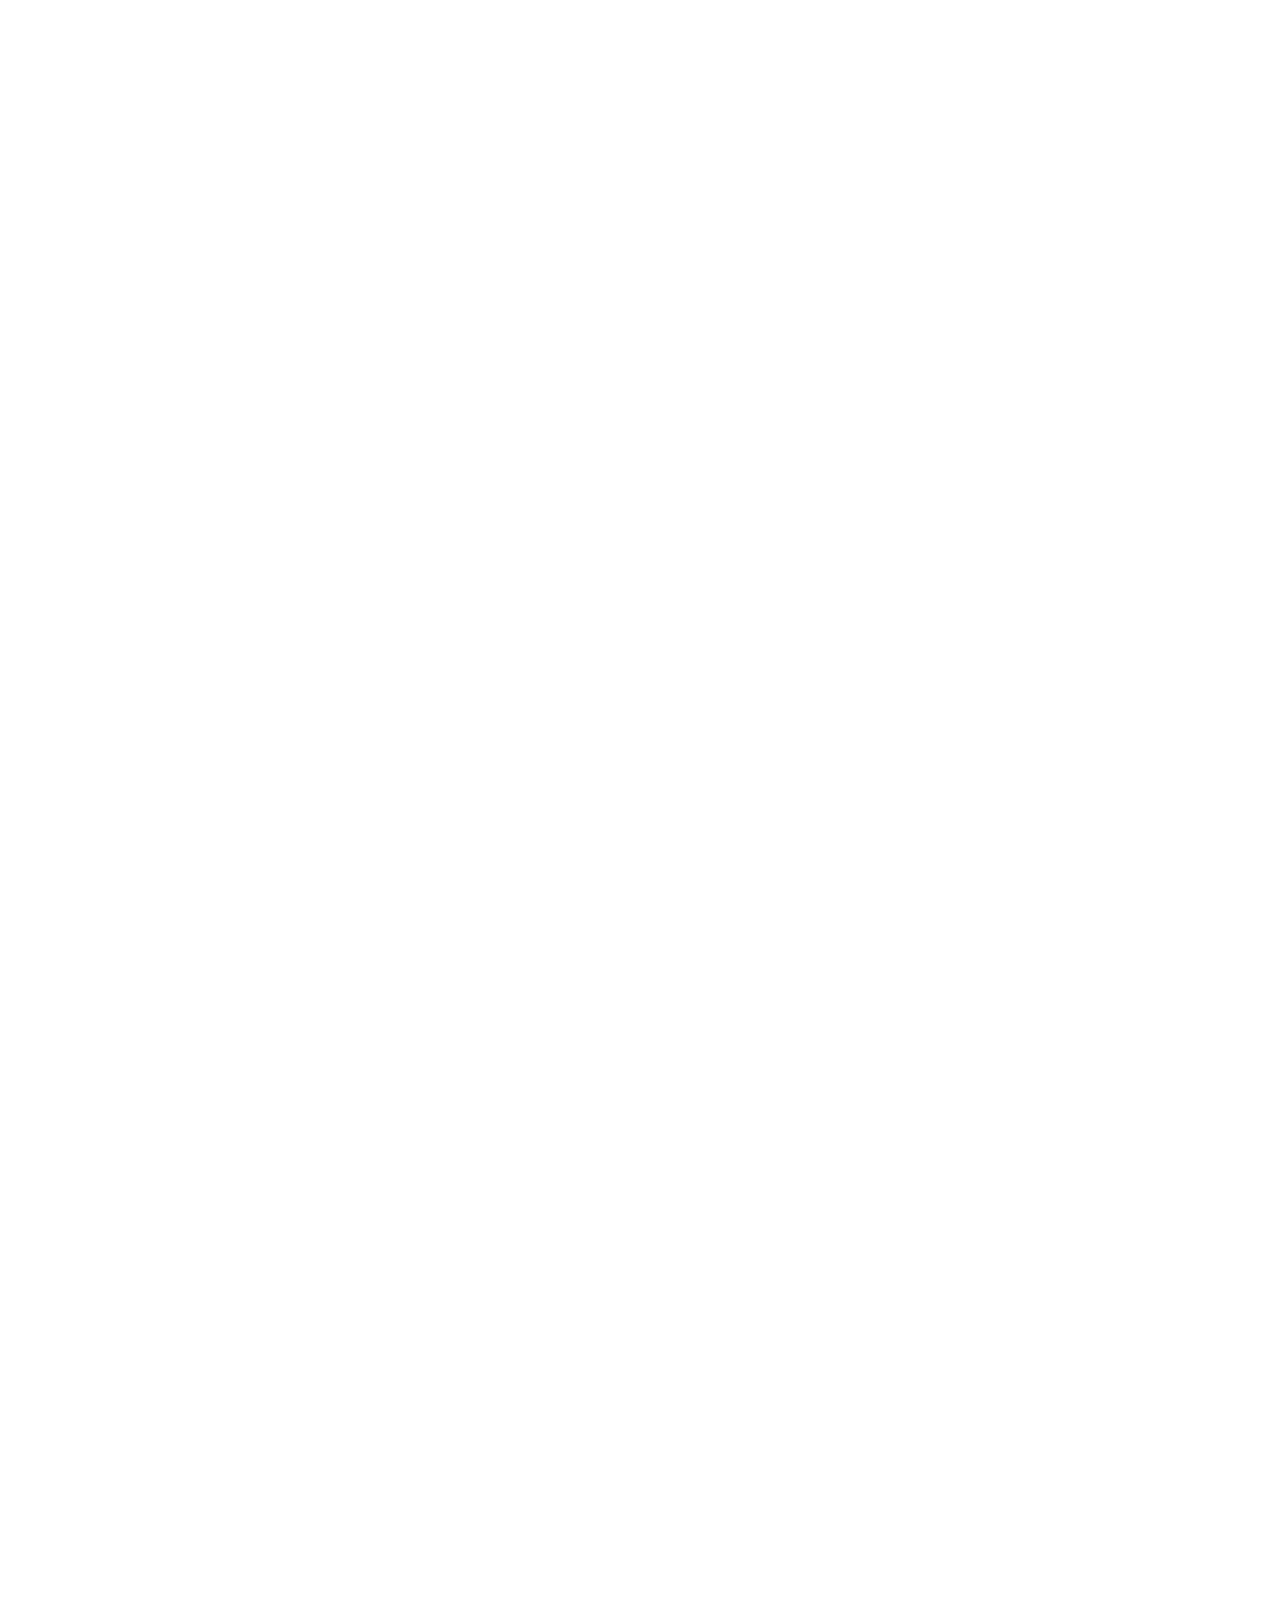
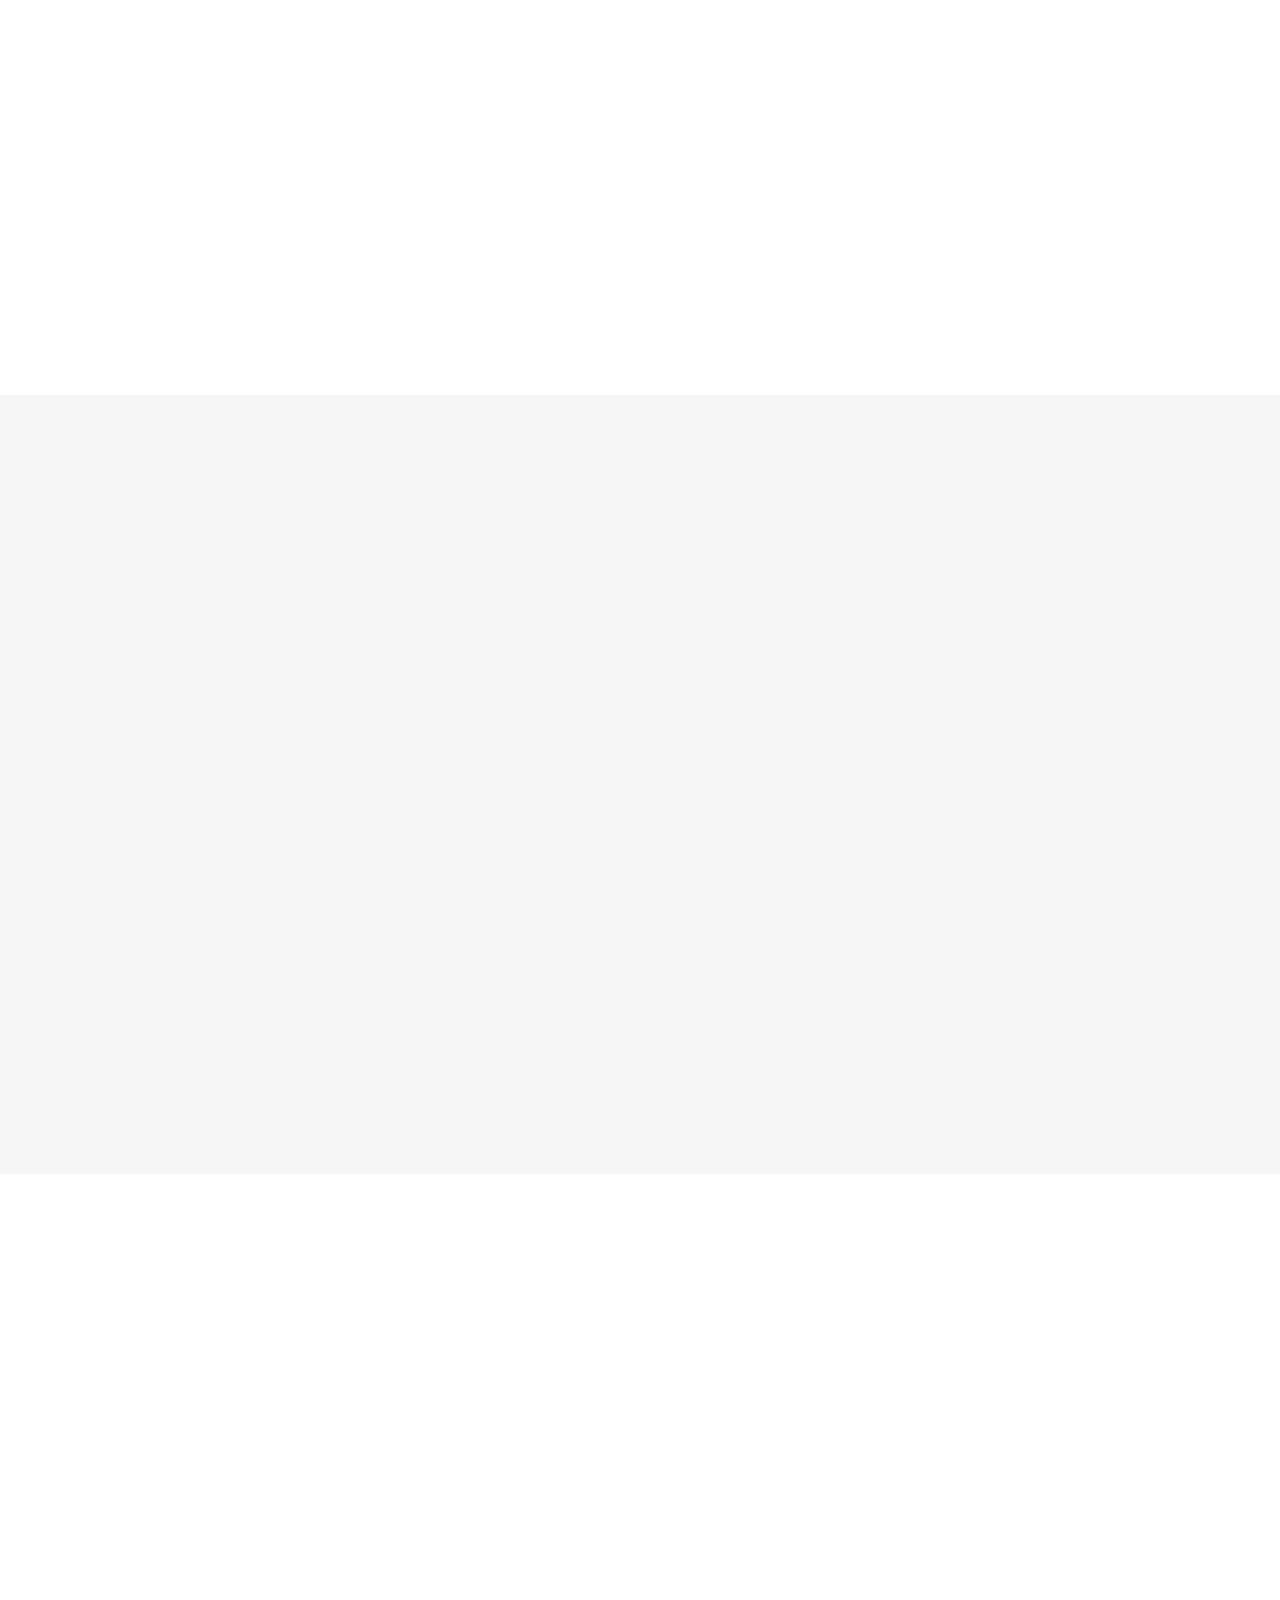
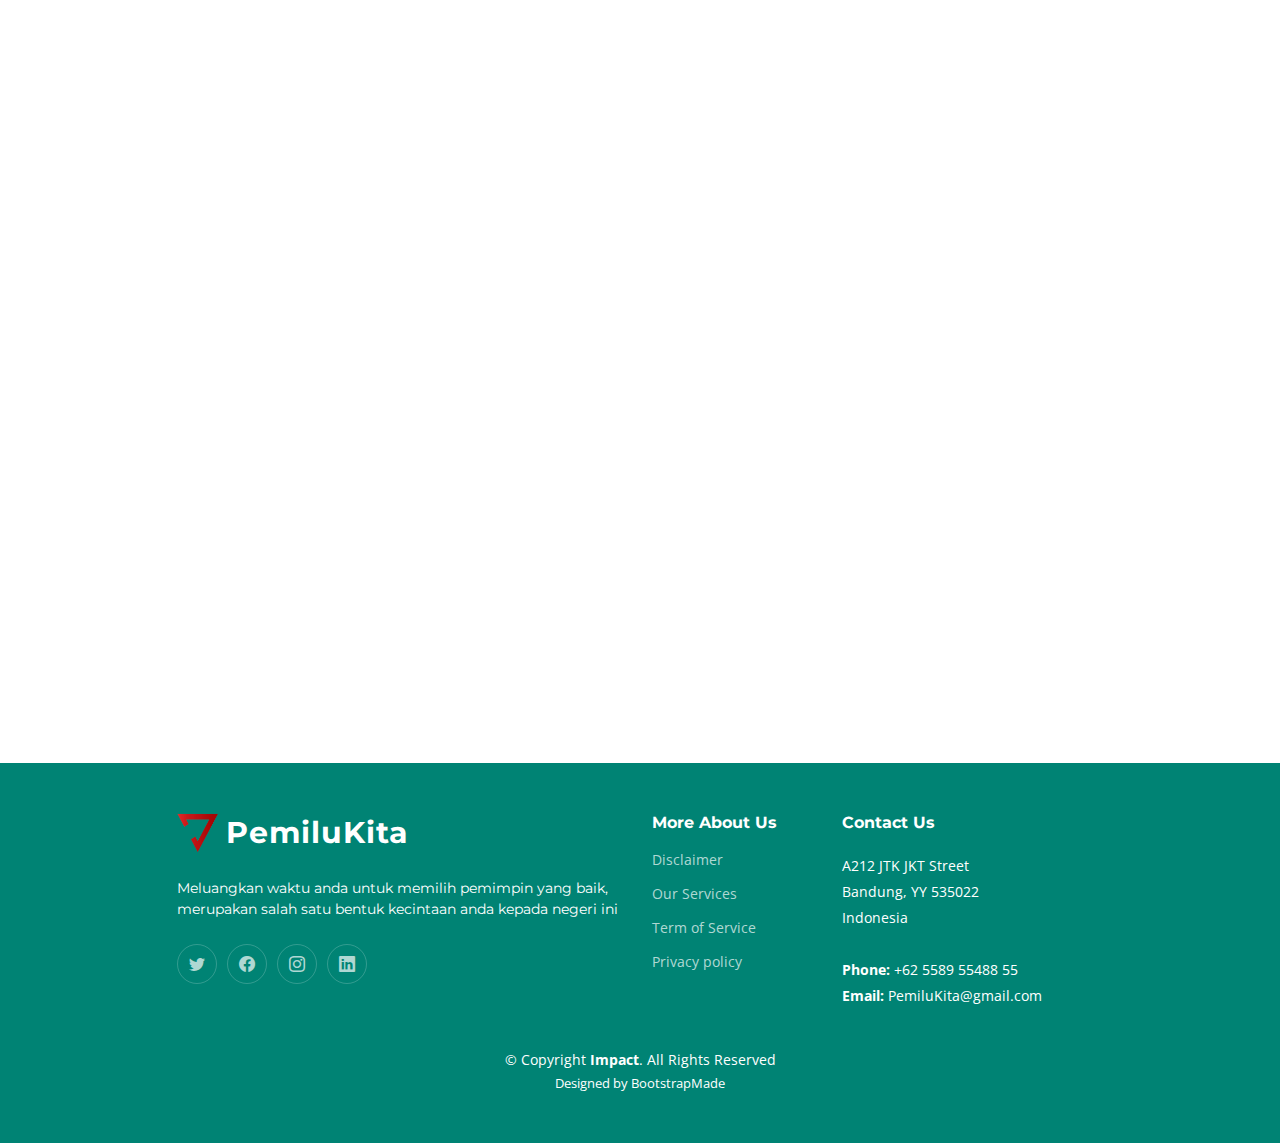
==== commit 05b6df46: "Menghapus Client di Main" ====
--- a/Impact/index.html
+++ b/Impact/index.html
@@ -70,8 +70,8 @@
           <li><a href="#about">Tentang</a></li>
           <li class="dropdown"><a href="#services"><span>Pemilu 2024</span> <i class="bi bi-chevron-down dropdown-indicator"></i></a>
             <ul>
-              <li><a href="pemilu2024.html">Biodata Calon</a></li>
-              <li><a href="#">Partai Politik</a></li>
+              <li><a href="pemilu2024.html#biodata">Biodata Calon</a></li>
+              <li><a href="pemilu2024.html#parpol">Partai Politik</a></li>
               <li><a href="#">Daftar Calon Anggota DPR</a></li>
               <li><a href="#">Hasil Pemilu 2024</a></li>
             </ul>
@@ -232,27 +232,7 @@
 
       </div>
     </section><!-- End About Us Section -->
-
-    <!-- ======= Clients Section ======= -->
-    <section id="clients" class="clients">
-      <div class="container" data-aos="zoom-out">
-
-        <div class="clients-slider swiper">
-          <div class="swiper-wrapper align-items-center">
-            <div class="swiper-slide"><img src="assets/img/clients/client-1.png" class="img-fluid" alt=""></div>
-            <div class="swiper-slide"><img src="assets/img/clients/client-2.png" class="img-fluid" alt=""></div>
-            <div class="swiper-slide"><img src="assets/img/clients/client-3.png" class="img-fluid" alt=""></div>
-            <div class="swiper-slide"><img src="assets/img/clients/client-4.png" class="img-fluid" alt=""></div>
-            <div class="swiper-slide"><img src="assets/img/clients/client-5.png" class="img-fluid" alt=""></div>
-            <div class="swiper-slide"><img src="assets/img/clients/client-6.png" class="img-fluid" alt=""></div>
-            <div class="swiper-slide"><img src="assets/img/clients/client-7.png" class="img-fluid" alt=""></div>
-            <div class="swiper-slide"><img src="assets/img/clients/client-8.png" class="img-fluid" alt=""></div>
-          </div>
-        </div>
-
-      </div>
-    </section><!-- End Clients Section -->
-
+    
     <!-- ======= Stats Counter Section ======= -->
     <section id="stats-counter" class="stats-counter">
       <div class="container" data-aos="fade-up">
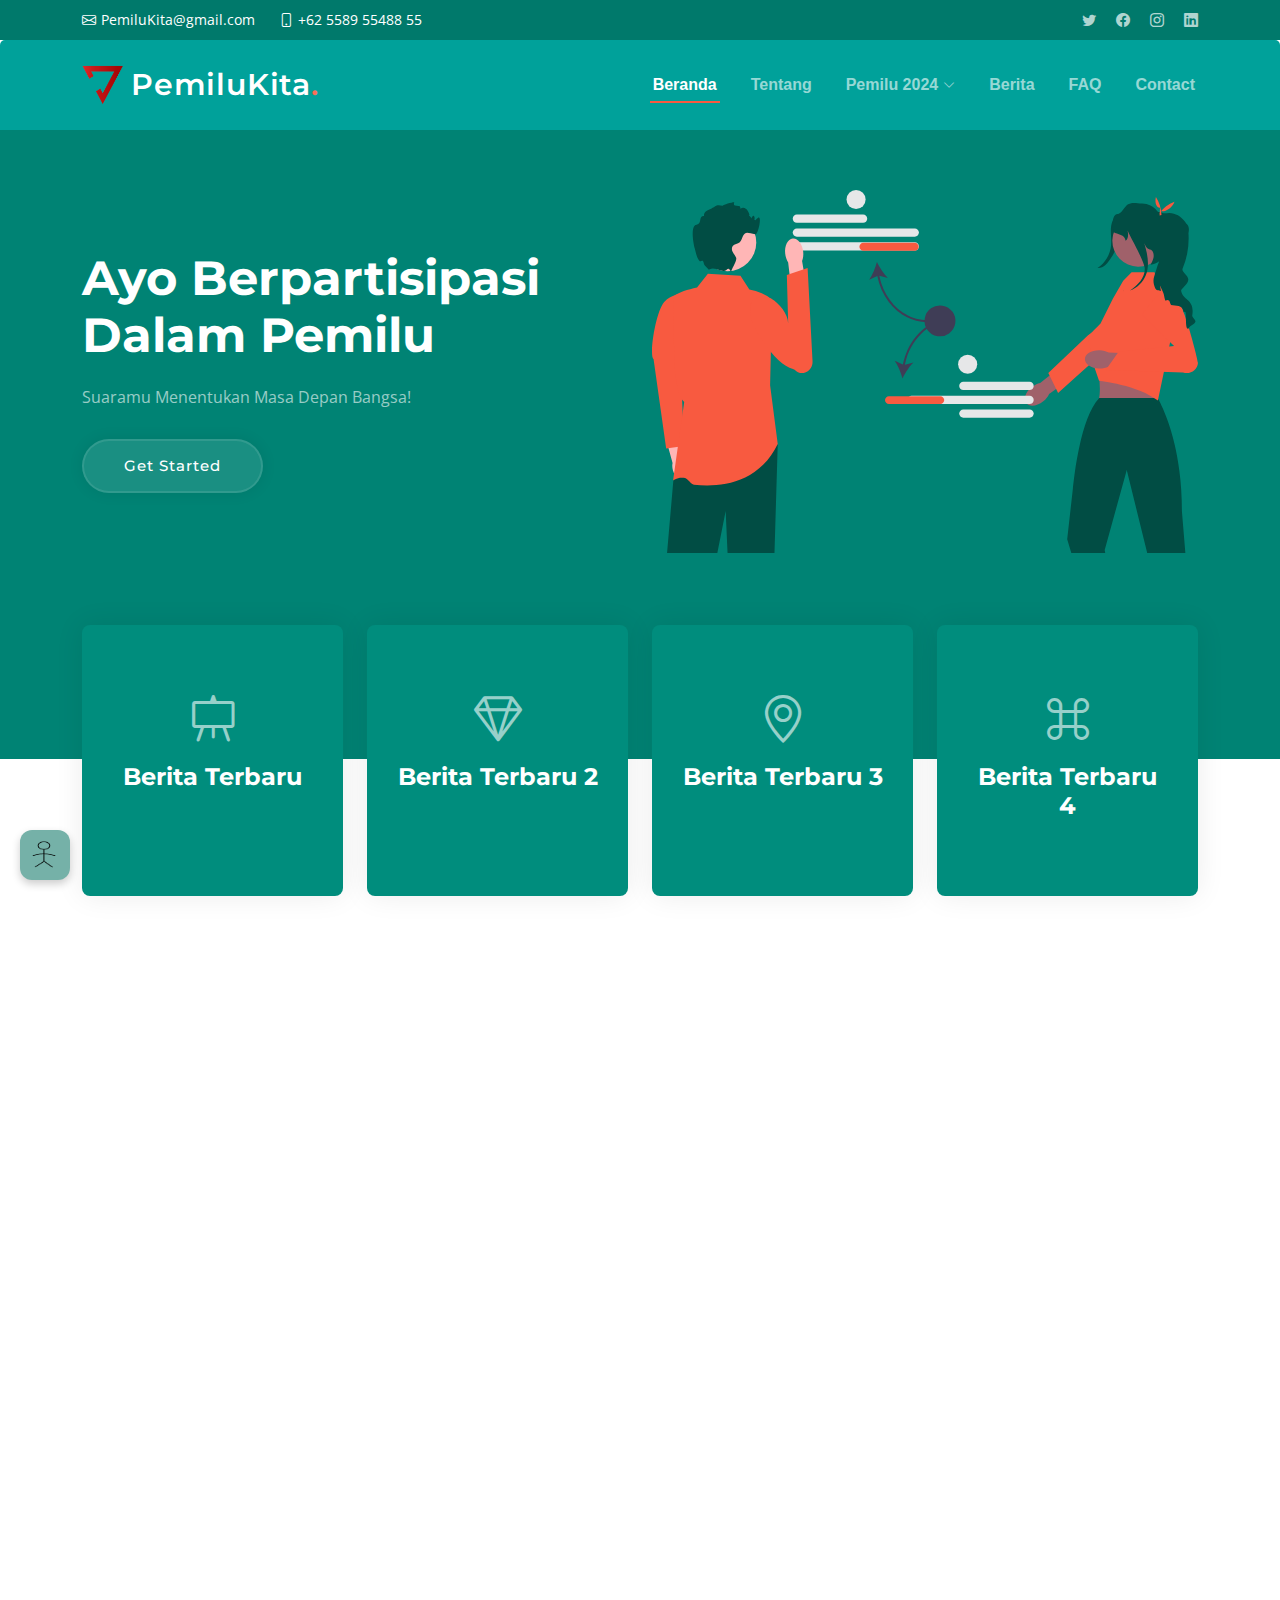
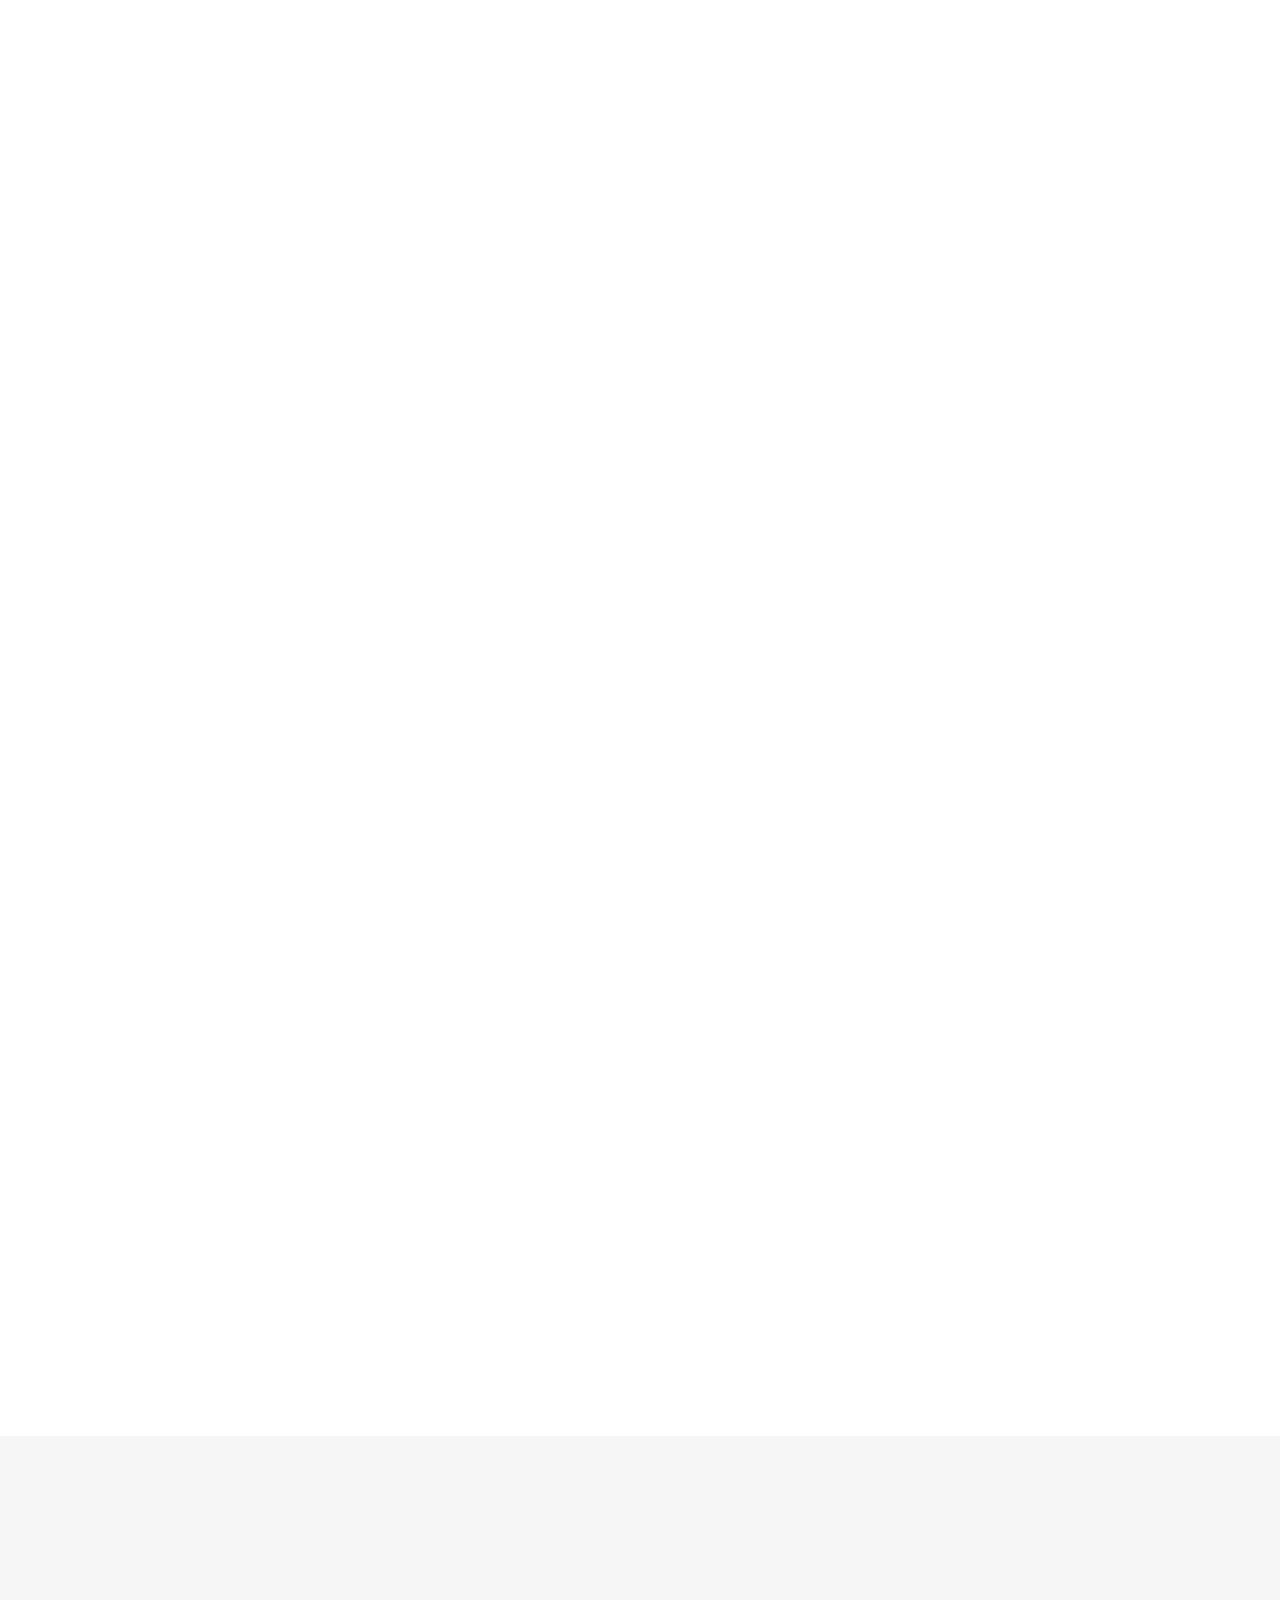
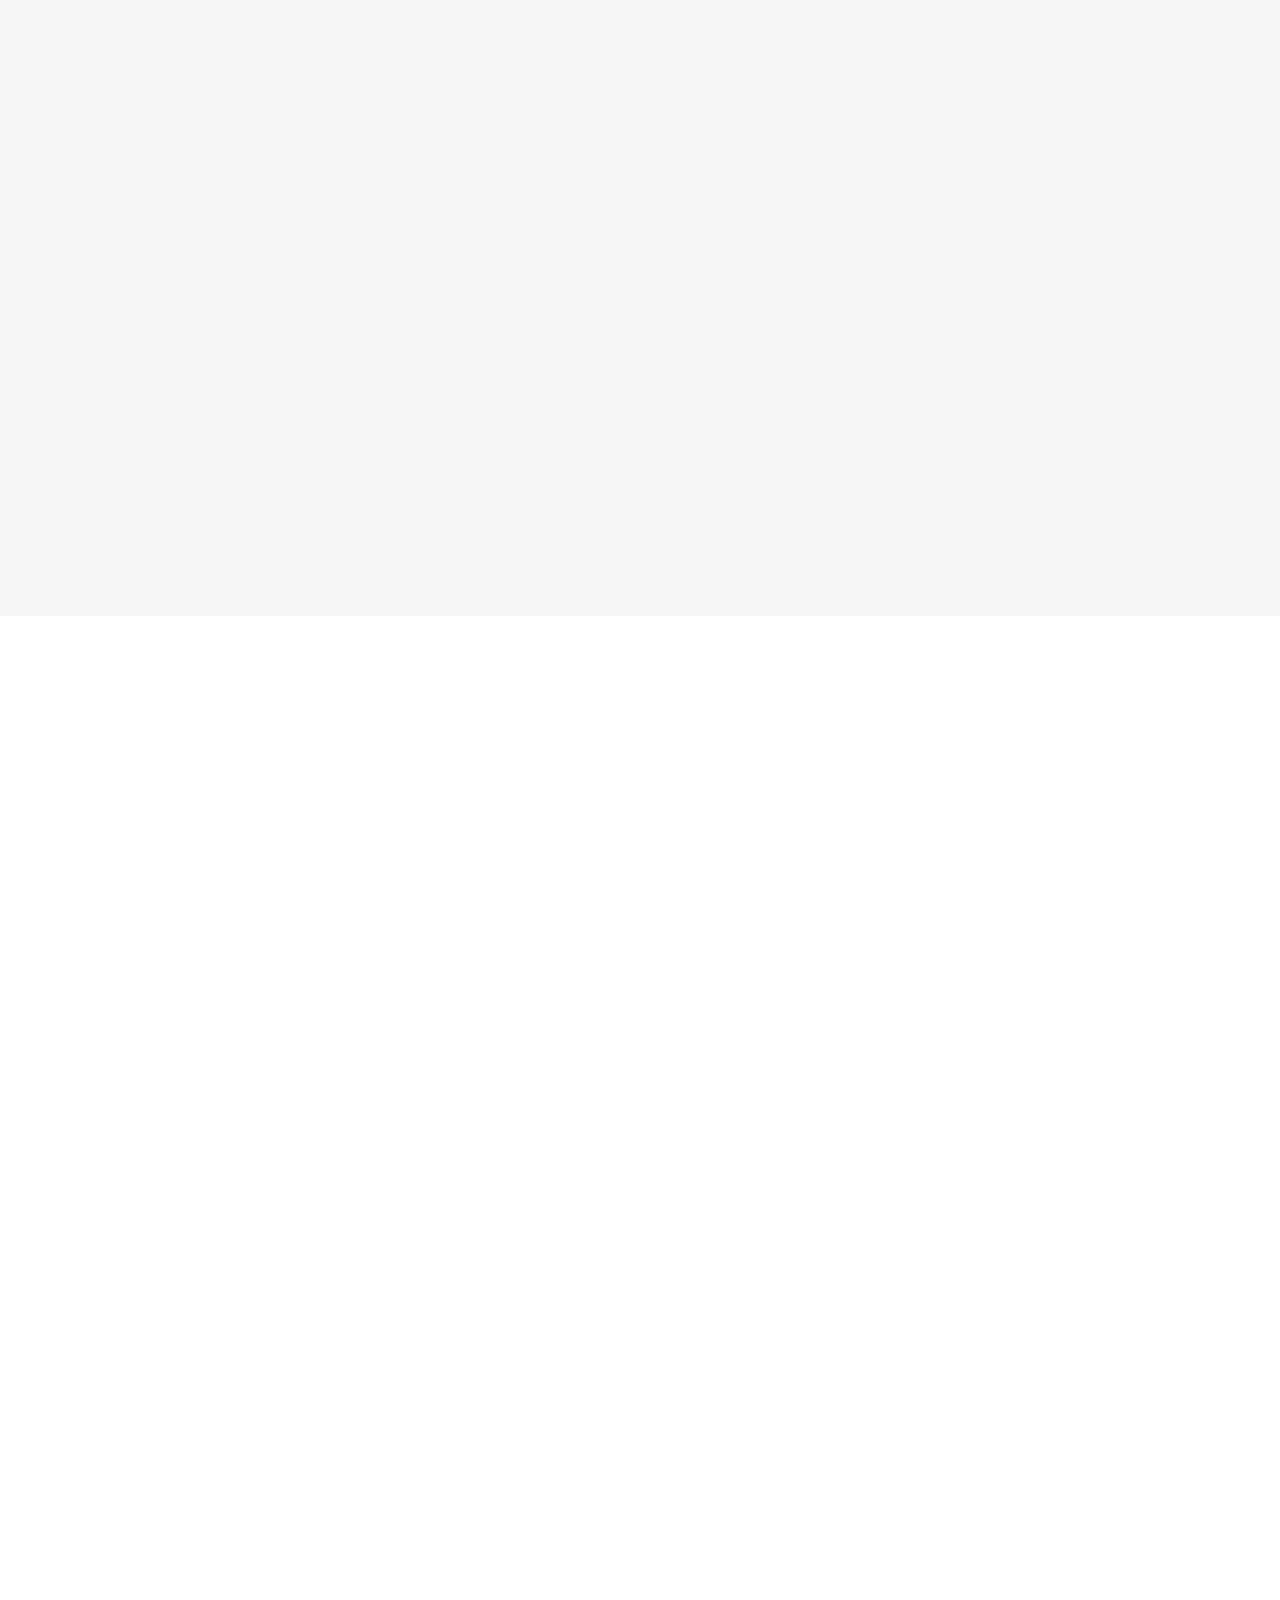
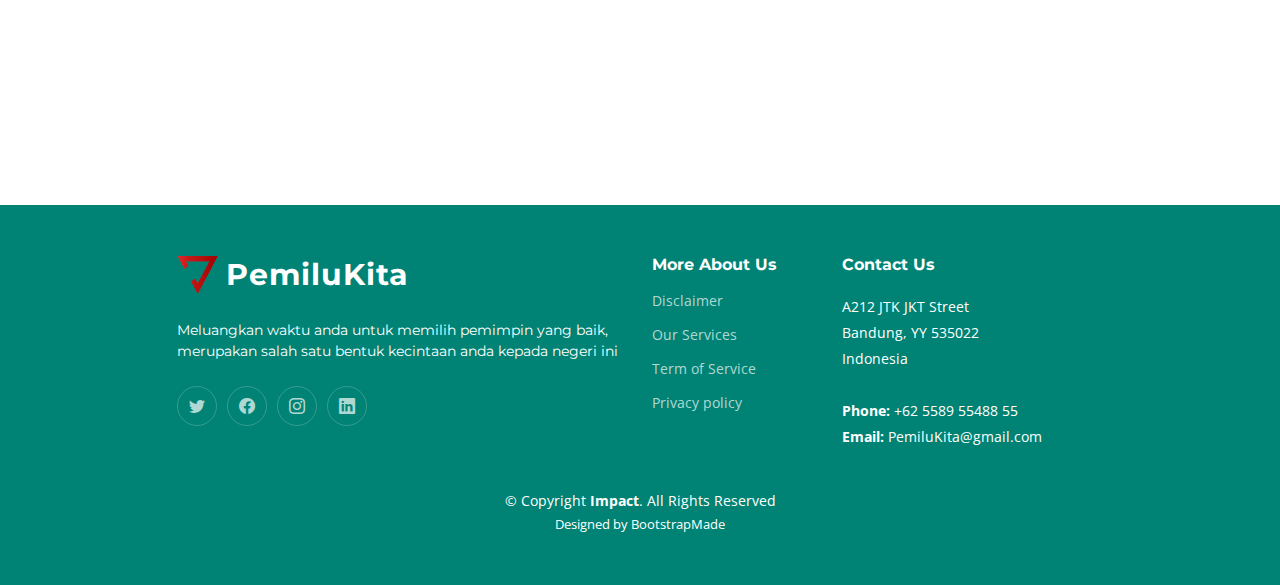
==== commit 1d2e45ff: "Upgrade4" ====
--- a/Impact/index.html
+++ b/Impact/index.html
@@ -155,28 +155,28 @@
           <div class="col-xl-3 col-md-6" data-aos="fade-up" data-aos-delay="100">
             <div class="icon-box">
               <div class="icon"><i class="bi bi-easel"></i></div>
-              <h4 class="title"><a href="" class="stretched-link">Lorem Ipsum</a></h4>
+              <h4 class="title"><a href="" class="stretched-link">Berita Terbaru</a></h4>
             </div>
           </div><!--End Icon Box -->
 
           <div class="col-xl-3 col-md-6" data-aos="fade-up" data-aos-delay="200">
             <div class="icon-box">
               <div class="icon"><i class="bi bi-gem"></i></div>
-              <h4 class="title"><a href="" class="stretched-link">Sed ut perspiciatis</a></h4>
+              <h4 class="title"><a href="" class="stretched-link">Berita Terbaru 2</a></h4>
             </div>
           </div><!--End Icon Box -->
 
           <div class="col-xl-3 col-md-6" data-aos="fade-up" data-aos-delay="300">
             <div class="icon-box">
               <div class="icon"><i class="bi bi-geo-alt"></i></div>
-              <h4 class="title"><a href="" class="stretched-link">Magni Dolores</a></h4>
+              <h4 class="title"><a href="" class="stretched-link">Berita Terbaru 3</a></h4>
             </div>
           </div><!--End Icon Box -->
 
           <div class="col-xl-3 col-md-6" data-aos="fade-up" data-aos-delay="500">
             <div class="icon-box">
               <div class="icon"><i class="bi bi-command"></i></div>
-              <h4 class="title"><a href="" class="stretched-link">Nemo Enim</a></h4>
+              <h4 class="title"><a href="" class="stretched-link">Berita Terbaru 4</a></h4>
             </div>
           </div><!--End Icon Box -->
 
@@ -198,66 +198,38 @@
           <h2>About Us</h2>
           <p>Kami merupakan sebuah organisasi nirlaba yang bergerak dibidang politik dengan tujuan untuk memberikan informasi yang akurat mengenai pemilu sebagai acuan masyarakat untuk memilih calon pemimpin bangsa</p>
         </div>
-
-        <div class="row gy-4">
-          <div class="col-lg-6">
-            <h3>Voluptatem dignissimos provident quasi corporis</h3>
-            <img src="assets/img/about.jpg" class="img-fluid rounded-4 mb-4" alt="">
-            <p>Ut fugiat ut sunt quia veniam. Voluptate perferendis perspiciatis quod nisi et. Placeat debitis quia recusandae odit et consequatur voluptatem. Dignissimos pariatur consectetur fugiat voluptas ea.</p>
-            <p>Temporibus nihil enim deserunt sed ea. Provident sit expedita aut cupiditate nihil vitae quo officia vel. Blanditiis eligendi possimus et in cum. Quidem eos ut sint rem veniam qui. Ut ut repellendus nobis tempore doloribus debitis explicabo similique sit. Accusantium sed ut omnis beatae neque deleniti repellendus.</p>
-          </div>
-          <div class="col-lg-6">
-            <div class="content ps-0 ps-lg-5">
-              <p class="fst-italic">
-                Lorem ipsum dolor sit amet, consectetur adipiscing elit, sed do eiusmod tempor incididunt ut labore et dolore
-                magna aliqua.
-              </p>
-              <ul>
-                <li><i class="bi bi-check-circle-fill"></i> Ullamco laboris nisi ut aliquip ex ea commodo consequat.</li>
-                <li><i class="bi bi-check-circle-fill"></i> Duis aute irure dolor in reprehenderit in voluptate velit.</li>
-                <li><i class="bi bi-check-circle-fill"></i> Ullamco laboris nisi ut aliquip ex ea commodo consequat. Duis aute irure dolor in reprehenderit in voluptate trideta storacalaperda mastiro dolore eu fugiat nulla pariatur.</li>
-              </ul>
-              <p>
-                Ullamco laboris nisi ut aliquip ex ea commodo consequat. Duis aute irure dolor in reprehenderit in voluptate
-                velit esse cillum dolore eu fugiat nulla pariatur. Excepteur sint occaecat cupidatat non proident
-              </p>
-
-              <div class="position-relative mt-4">
-                <img src="assets/img/about-2.jpg" class="img-fluid rounded-4" alt="">
-                <a href="https://www.youtube.com/watch?v=LXb3EKWsInQ" class="glightbox play-btn"></a>
-              </div>
-            </div>
-          </div>
         </div>
 
       </div>
     </section><!-- End About Us Section -->
-    
+
     <!-- ======= Stats Counter Section ======= -->
     <section id="stats-counter" class="stats-counter">
       <div class="container" data-aos="fade-up">
 
         <div class="row gy-4 align-items-center">
-
+          <div class="section-header">
+            <h2>Jumlah Golongan Putih</h2>
+            <p>Berikut merupakan data-data golongan putih yang ada pada pemilu sebelumnya</p>
+          </div>
           <div class="col-lg-6">
             <img src="assets/img/stats-img.svg" alt="" class="img-fluid">
           </div>
 
           <div class="col-lg-6">
-
             <div class="stats-item d-flex align-items-center">
-              <span data-purecounter-start="0" data-purecounter-end="232" data-purecounter-duration="1" class="purecounter"></span>
-              <p><strong>Happy Clients</strong> consequuntur quae diredo para mesta</p>
+              <span data-purecounter-start="0" data-purecounter-end="25" data-purecounter-duration="1" class="purecounter"></span>
+              <p>Persentase Golongan Putih <strong>2009</strong></p>
             </div><!-- End Stats Item -->
 
             <div class="stats-item d-flex align-items-center">
-              <span data-purecounter-start="0" data-purecounter-end="521" data-purecounter-duration="1" class="purecounter"></span>
-              <p><strong>Projects</strong> adipisci atque cum quia aut</p>
+              <span data-purecounter-start="0" data-purecounter-end="30" data-purecounter-duration="1" class="purecounter"></span>
+              <p>Persentase Golongan Putih <strong>2014</strong></p>
             </div><!-- End Stats Item -->
 
             <div class="stats-item d-flex align-items-center">
-              <span data-purecounter-start="0" data-purecounter-end="453" data-purecounter-duration="1" class="purecounter"></span>
-              <p><strong>Hours Of Support</strong> aut commodi quaerat</p>
+              <span data-purecounter-start="0" data-purecounter-end="18" data-purecounter-duration="1" class="purecounter"></span>
+              <p>Persentase Golongan Putih <strong>2019</strong></p>
             </div><!-- End Stats Item -->
 
           </div>
